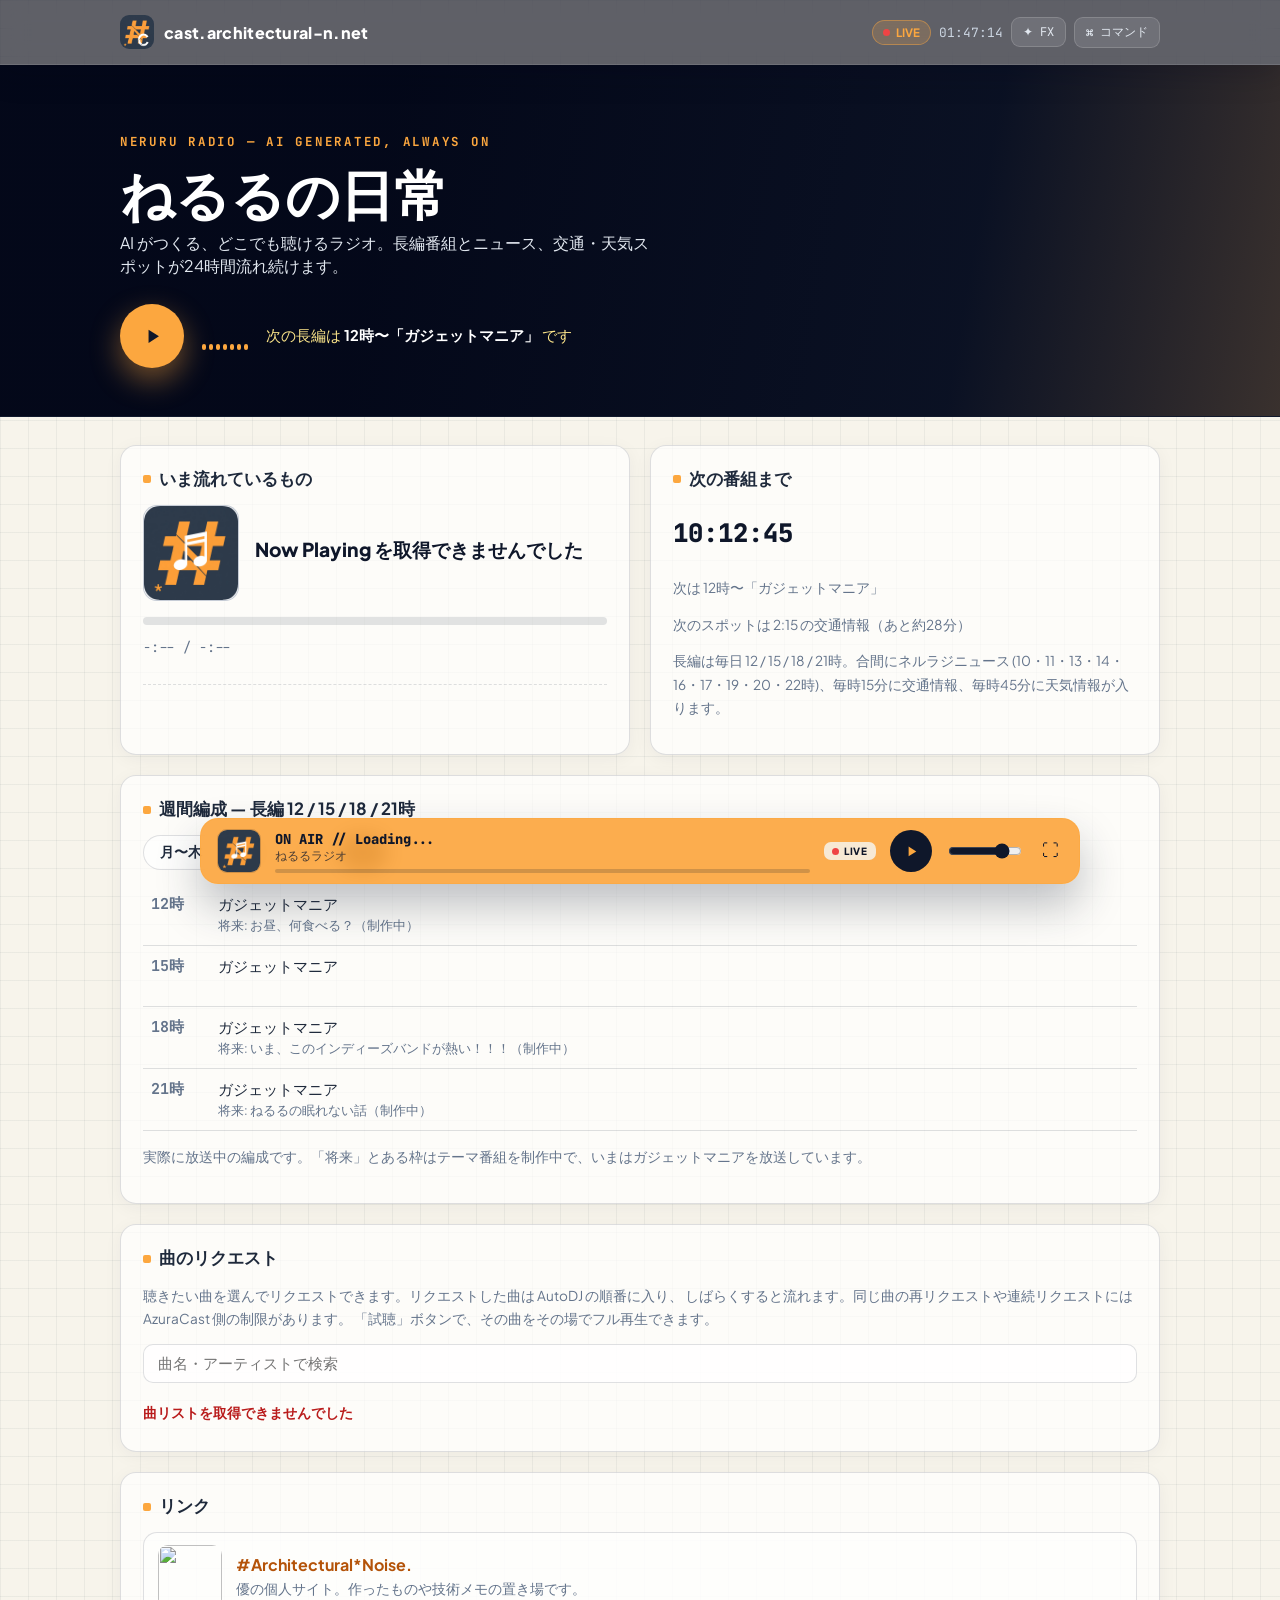
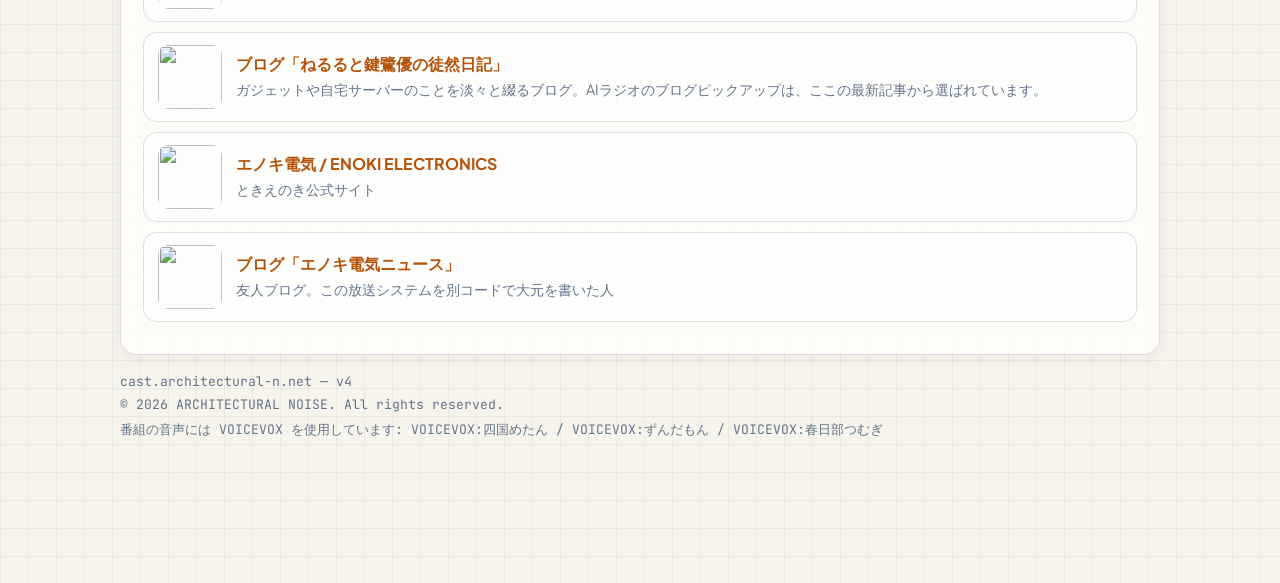
==== html/index.html @ 89acbc82 "注意事項モーダル: リスト内容を修正し、All-Dayモードの制限を明記" ====
<!DOCTYPE html>
<html lang="ja">
<head>
<meta charset="utf-8">
<meta name="viewport" content="width=device-width, initial-scale=1">
<title>ねるるの日常(健全版) — cast.architectural-n.net</title>
<!--
  v4 — 2026-11-20 作成。v3 (全画面プレイヤー入り) を3ファイルに分割し、
  「放送内容」セクション (話題3件 + ブログピックアップ、生成側が出す
  program_<枠>_latest.json を表示) を追加した版。
  分割: index.html / style/style.css / script/script.js (この先の肥大化に備える)。
  デプロイには追加作業がある (Tunnel のパス正規表現へ script.js /
  style/style.css / script/script.js / data/program_<枠>_latest.json を追加、cast の nginx に
  /data/ location と output の読取専用マウント追加)。詳細は deploy/README.md。
  背景色は本家サイトと同色 #f7f4eb (2026-11-20 優が「色は完璧」と確認済み)。
-->
<link rel="icon" href="favicon-cast-c-v4.png">
<link rel="preconnect" href="https://fonts.googleapis.com">
<link rel="preconnect" href="https://fonts.gstatic.com" crossorigin>
<link href="https://fonts.googleapis.com/css2?family=JetBrains+Mono:wght@400;600;700&family=Plus+Jakarta+Sans:wght@400;600;700;800&display=swap" rel="stylesheet">
<link rel="stylesheet" href="style/style.css?v=20261125c">
</head>
<body>
<header>
  <div class="header-in">
    <div class="brandmark">
      <img src="favicon-cast-c-v4.png" alt="">
      <span>cast.architectural-n.net</span>
    </div>
    <div class="header-right">
      <span class="chip chip-live"><span class="dot"></span>LIVE</span>
      <span id="clock" class="mono">--:--:--</span>
      <button class="fx-toggle" id="fx-toggle" aria-pressed="true" title="演出エフェクト ON/OFF">✦ FX</button>
      <button class="fx-toggle" id="cmd-open" title="コマンドを開く (Ctrl+K)">⌘ コマンド</button>
    </div>
  </div>
</header>

<div class="hero" id="hero">
  <div class="hero-in">
    <p class="kicker mono">NERURU RADIO — AI GENERATED, ALWAYS ON</p>
    <h1>ねるるの日常</h1>
    <p class="sub">AI がつくる、どこでも聴けるラジオ。長編番組とニュース、交通・天気スポットが24時間流れ続けます。</p>
    <div class="hero-actions">
      <button class="play-big" id="play-big" aria-label="再生 / 停止"><svg viewBox="0 0 24 24" width="1.05em" height="1.05em" fill="currentColor" aria-hidden="true"><path d="M8 5v14l11-7z"/></svg></button>
      <div class="eq" aria-hidden="true"><span></span><span></span><span></span><span></span><span></span><span></span><span></span></div>
      <p class="hero-program" id="hero-program">現在の時間帯の番組を確認中…</p>
    </div>
  </div>
</div>

<main>
  <section class="reveal">
    <h2>いま流れているもの</h2>
    <p class="mode-badge" id="mode-badge" hidden>ALL DAY モード — 深夜の「健全なものリスト」を終日放送中</p>
    <div class="np-flex">
      <img class="np-art" id="np-art" src="default-album-art-v2.png" alt="アートワーク">
      <div>
        <p class="now" id="now-playing">読み込み中…</p>
        <p class="artist" id="now-artist"></p>
      </div>
    </div>
    <div class="progress"><div id="np-progress"></div></div>
    <p class="meta mono"><span id="np-time">-:-- / -:--</span><span id="now-listeners"></span></p>
    <p class="meta meta-next"><span id="now-next"></span></p>
    <details class="np-lyrics" id="np-lyrics" hidden>
      <summary class="np-lyrics-head">歌詞</summary>
      <div class="np-lyrics-body" id="np-lyrics-body"></div>
    </details>
    <div class="artist-info" id="np-artist-info" hidden></div>
    <ul class="history" id="history"></ul>
  </section>

  <section class="reveal">
    <h2>次の番組まで</h2>
    <p class="countdown mono" id="countdown">--:--:--</p>
    <p class="note" id="next-program">—</p>
    <p class="note" id="next-spot">—</p>
    <p class="note">長編は毎日 12 / 15 / 18 / 21時。合間にネルラジニュース
      (10・11・13・14・16・17・19・20・22時)、毎時15分に交通情報、毎時45分に天気情報が入ります。</p>
  </section>

  <section class="wide reveal" id="content-section" hidden>
    <h2 id="content-heading">いまの番組の内容</h2>
    <p class="content-program" id="content-program"></p>
    <p class="content-label" id="content-topics-label" hidden>お題</p>
    <ul class="topics" id="content-topics"></ul>
    <div id="content-akiba" hidden></div>
    <p class="pickup" id="content-pickup"></p>
    <p class="pickup-excerpt" id="content-excerpt"></p>
    <p class="pickup" id="content-friend"></p>
    <p class="pickup-excerpt" id="content-friend-excerpt"></p>
    <p class="note" id="content-meta"></p>
  </section>

  <section class="wide reveal">
    <h2>週間編成 — 長編 12 / 15 / 18 / 21時</h2>
    <div class="day-tabs" id="day-tabs">
      <button data-pattern="monThu">月〜木</button>
      <button data-pattern="fri">金</button>
      <button data-pattern="sat">土</button>
      <button data-pattern="sun">日</button>
    </div>
    <table>
      <tbody id="schedule-body"></tbody>
    </table>
    <p class="note">実際に放送中の編成です。「将来」とある枠はテーマ番組を制作中で、いまはガジェットマニアを放送しています。</p>
  </section>

  <section class="wide reveal">
    <h2>曲のリクエスト</h2>
    <p class="note">聴きたい曲を選んでリクエストできます。リクエストした曲は AutoDJ の順番に入り、
      しばらくすると流れます。同じ曲の再リクエストや連続リクエストには AzuraCast 側の制限があります。
      「試聴」ボタンで、その曲をその場でフル再生できます。</p>
    <input class="req-search" id="req-search" type="search" placeholder="曲名・アーティストで検索" aria-label="リクエスト曲を検索">
    <div class="req-chips" id="req-chips" role="group" aria-label="アーティストで絞り込み"></div>
    <p class="req-status" id="req-status">読み込み中…</p>
    <ul class="req-list" id="req-list"></ul>
  </section>

  <section class="wide links reveal">
    <h2>リンク</h2>
    <div id="links-list">
    <a href="https://blog.architectural-n.net/">ブログ「ねるると鍵鷺優の徒然日記」</a>
    <a href="https://main.architectural-n.net/">本家サイト</a>
    <a href="https://cast.architectural-n.net/public/nerurus_room_rest">公開プレイヤー（リクエストはこちら）</a>
    </div>
  </section>
</main>

<footer class="mono">
  <div>cast.architectural-n.net — v4</div>
  <div class="copyright">© 2026 ARCHITECTURAL NOISE. All rights reserved.</div>
  <div class="credits">番組の音声には VOICEVOX を使用しています: VOICEVOX:四国めたん / VOICEVOX:ずんだもん / VOICEVOX:春日部つむぎ</div>
</footer>

<!-- 固定プレイヤーバー -->
<div class="playerbar">
  <img id="pb-art" src="default-album-art-v2.png" alt="">
  <div class="pb-info">
    <div class="pb-title mono" id="pb-title">ON AIR // Loading...</div>
    <div class="pb-artist mono" id="pb-artist">ねるるラジオ</div>
    <div class="pb-progress"><div id="pb-progress"></div></div>
  </div>
  <span class="pb-live"><span class="dot"></span>LIVE</span>
  <button class="pb-play" id="pb-play" aria-label="再生 / 停止"><svg viewBox="0 0 24 24" width="1.05em" height="1.05em" fill="currentColor" aria-hidden="true"><path d="M8 5v14l11-7z"/></svg></button>
  <input class="pb-vol" id="pb-vol" type="range" min="0" max="1" step="0.01" value="0.8" aria-label="音量">
  <button class="pb-expand" id="pb-expand" aria-label="全画面プレイヤーを開く" title="全画面プレイヤー">⛶</button>
</div>


<!-- 全画面プレイヤー (同じ <audio> を使うので開閉しても再生は途切れない) -->
<div class="fs-overlay" id="fs-overlay" role="dialog" aria-modal="true" aria-label="全画面プレイヤー">
  <div class="fs-bg" id="fs-bg"></div>
  <button class="fs-close" id="fs-close" aria-label="閉じる">✕</button>
  <div class="fs-in">
   <div class="fs-main">
    <img class="fs-art" id="fs-art" src="default-album-art-v2.png" alt="アートワーク">
    <p class="fs-title" id="fs-title">—</p>
    <p class="fs-artist" id="fs-artist"></p>
    <div class="artist-info fs-artist-info" id="fs-artist-info" hidden></div>
    <div class="eq" aria-hidden="true"><span></span><span></span><span></span><span></span><span></span><span></span><span></span></div>
    <div class="fs-progress"><div id="fs-progress"></div></div>
    <p class="fs-meta mono"><span id="fs-time">-:-- / -:--</span><span id="fs-listeners"></span></p>
    <div class="fs-controls">
      <input class="fs-vol" id="fs-vol" type="range" min="0" max="1" step="0.01" value="0.8" aria-label="音量">
      <button class="fs-play" id="fs-play" aria-label="再生 / 停止"><svg viewBox="0 0 24 24" width="1.05em" height="1.05em" fill="currentColor" aria-hidden="true"><path d="M8 5v14l11-7z"/></svg></button>
      <span class="fs-spacer"></span>
    </div>
    <p class="fs-next" id="fs-next"></p>
   </div>
    <div class="fs-lyrics" id="fs-lyrics" hidden>
      <p class="fs-lyrics-head">歌詞</p>
      <div class="fs-lyrics-body" id="fs-lyrics-body"></div>
    </div>
  </div>
</div>

<!-- コマンドパレット (all-day / normal) -->
<div class="cmd-overlay" id="cmd-overlay" hidden>
  <div class="cmd-box" role="dialog" aria-modal="true" aria-label="コマンド">
    <p class="cmd-title mono">&gt; コマンド</p>
    <input id="cmd-input" type="text" placeholder="コマンドを入力 (例: all-day)" autocomplete="off" spellcheck="false">
    <p class="cmd-hint">対応コマンド: <b>all-day</b> = 深夜の健全なものリストを終日流す / <b>normal</b> = 通常モードに戻す</p>
    <p class="cmd-msg" id="cmd-msg"></p>
  </div>
</div>

<!-- ALL DAY 切替時の注意事項 -->
<div class="cmd-overlay" id="warn-overlay" hidden>
  <div class="cmd-box warn-box" id="warn-box" tabindex="-1" role="alertdialog" aria-modal="true" aria-label="注意事項">
    <p class="warn-title">⚠ 注意事項！！！</p>
    <ul class="warn-list">
      <li>日中に流れている「健全なものリスト」が、深夜も流れ続けます</li>
      <li>All-Dayモード中は通常モードのリクエストはできません</li>
      <li>戻すときは、コマンドで <b>normal</b> と入力してください</li>
    </ul>
    <div class="warn-actions">
      <button id="warn-cancel" type="button">やめる</button>
      <button id="warn-ok" type="button" class="warn-ok">このまま切り替える</button>
    </div>
  </div>
</div>

<audio id="radio-audio" preload="none"
  src="https://cast.architectural-n.net/listen/nerurus_room_rest/radio.mp3"></audio>

<script src="script/script.js?v=20261125c"></script>
</body>
</html>
---- html/style/style.css ----
/* cast.architectural-n.net トップページのスタイル (v4 で index.html から分離)
   元は cast-top-draft-v3.html の <style> ブロック。そのまま移したもの。 */

/* スクロールバー非表示 (スクロール自体は可能) */
html { scrollbar-width: none; }
html::-webkit-scrollbar { display: none; }
  :root {
    color-scheme: light;
    --bg: #f7f4eb;          /* 本家サイトと同色 */
    --brand: #fca73f;       /* 本家ブランド色 */
    --ink: #1e293b;         /* slate-800 */
    --ink-strong: #0f172a;  /* slate-900 */
    --muted: #64748b;       /* slate-500 */
    --line: rgba(30,41,59,.14);
    --card: rgba(255,255,255,.68);
  }
  * { box-sizing: border-box; }
  html, body { overflow-x: hidden; overflow-x: clip; }
  html { scroll-behavior: smooth; }
  body {
    margin: 0; color: var(--ink); background: var(--bg);
    font-family: "Plus Jakarta Sans", system-ui, "Hiragino Kaku Gothic ProN", sans-serif;
    /* 本家サイトの bg-grid-pattern 相当を CSS グラデーションで再現 */
    background-image:
      linear-gradient(rgba(30,41,59,.055) 1px, transparent 1px),
      linear-gradient(90deg, rgba(30,41,59,.055) 1px, transparent 1px);
    background-size: 28px 28px;
    padding-bottom: 112px; /* 固定プレイヤーバーの逃げ */
  }
  ::selection { background: var(--brand); color: #fff; }
  .mono { font-family: "JetBrains Mono", monospace; }

  /* ===== ヘッダー (本家: slate-950/60 + backdrop-blur) ===== */
  header {
    position: sticky; top: 0; z-index: 40; color: #fff;
    background: rgba(2,6,23,.62); backdrop-filter: blur(12px);
    border-bottom: 1px solid rgba(255,255,255,.10);
    box-shadow: 0 10px 30px rgba(2,6,23,.18);
  }
  .header-in { max-width: 1080px; margin: 0 auto; padding: 0 20px; height: 64px;
    display: flex; align-items: center; justify-content: space-between; gap: 12px; }
  .brandmark { display: flex; align-items: center; gap: 10px; font-weight: 800; letter-spacing: .02em;
    min-width: 0; flex: 1 1 auto; }
  .brandmark span { white-space: nowrap; overflow: hidden; text-overflow: ellipsis; }
  .brandmark img { width: 34px; height: 34px; border-radius: 9px; flex-shrink: 0; }
  .header-right { display: flex; align-items: center; gap: 8px; flex-shrink: 0; }
  .chip { display: inline-flex; align-items: center; gap: 6px; padding: 4px 10px; border-radius: 999px;
    font-size: .72rem; font-weight: 700; }
  .chip-live { background: rgba(252,167,63,.18); border: 1px solid rgba(252,167,63,.45); color: var(--brand); }
  .dot { width: 7px; height: 7px; border-radius: 50%; background: #ef4444; animation: ping 1.4s ease-out infinite; }
  @keyframes ping { 0% { box-shadow: 0 0 0 0 rgba(239,68,68,.55); } 80%,100% { box-shadow: 0 0 0 7px rgba(239,68,68,0); } }
  .fx-toggle { cursor: pointer; color: #e2e8f0; background: rgba(255,255,255,.10);
    border: 1px solid rgba(255,255,255,.16); border-radius: 9px; padding: 6px 11px;
    font-family: "JetBrains Mono", monospace; font-size: .75rem; }
  .fx-toggle:hover { background: rgba(255,255,255,.20); color: #fff; }
  .fx-toggle[aria-pressed="false"] { opacity: .55; }
  #clock { color: #cbd5e1; font-size: .8rem; }

  /* ===== ヒーロー ===== */
  .hero {
    position: relative; overflow: hidden; color: #fff; background: #0f172a;
    border-bottom: 1px solid var(--line);
  }
  .hero::before {
    content: ""; position: absolute; inset: 0;
    background: url("/cast-background-1920x1080.jpg") center / cover;
    opacity: .5;
  }
  .hero::after {
    content: ""; position: absolute; inset: 0;
    background: linear-gradient(100deg, rgba(2,6,23,.88) 30%, rgba(2,6,23,.35) 75%, rgba(252,167,63,.18));
  }
  .hero-in { position: relative; z-index: 1; max-width: 1080px; margin: 0 auto;
    padding: 56px 20px 48px; }
  .hero .kicker { color: var(--brand); font-size: .78rem; font-weight: 700; letter-spacing: .22em; }
  .hero h1 { font-size: clamp(2rem, 5.5vw, 3.4rem); margin: 10px 0 8px; line-height: 1.12; }
  .hero .sub { color: #e2e8f0; margin: 0 0 26px; max-width: 34em; }
  .hero-actions { display: flex; align-items: center; gap: 18px; flex-wrap: wrap; }
  .play-big {
    width: 64px; height: 64px; border-radius: 50%; border: none; cursor: pointer;
    background: var(--brand); color: var(--ink-strong); font-size: 1.35rem;
    box-shadow: 0 12px 30px rgba(252,167,63,.45); transition: transform .15s ease, box-shadow .15s ease;
    display: flex; align-items: center; justify-content: center;
  }
  .play-big:hover { transform: scale(1.06); }
  /* イコライザー: 再生中だけ動く */
  .eq { display: flex; align-items: flex-end; gap: 3px; height: 28px; }
  .eq span { width: 4px; border-radius: 2px; background: var(--brand); height: 22%; }
  .playing .eq span { animation: eq-bounce 0.9s ease-in-out infinite; }
  .playing .eq span:nth-child(2) { animation-delay: .12s; } .playing .eq span:nth-child(3) { animation-delay: .24s; }
  .playing .eq span:nth-child(4) { animation-delay: .36s; } .playing .eq span:nth-child(5) { animation-delay: .48s; }
  .playing .eq span:nth-child(6) { animation-delay: .6s; }  .playing .eq span:nth-child(7) { animation-delay: .72s; }
  @keyframes eq-bounce { 0%,100% { height: 18%; } 50% { height: 96%; } }
  .hero-program { color: #fde68a; font-size: .92rem; }
  .hero-program b { color: #fff; }

  /* ===== 本体カード ===== */
  main { max-width: 1080px; margin: 0 auto; padding: 28px 20px 8px;
    display: grid; grid-template-columns: minmax(0, 1fr) minmax(0, 1fr); gap: 20px; }
  @media (max-width: 820px) { main { grid-template-columns: minmax(0, 1fr); } }
  section {
    min-width: 0;
    background: var(--card); border: 1px solid var(--line); border-radius: 16px;
    padding: 22px; box-shadow: 0 4px 18px rgba(30,41,59,.05);
    transition: transform .18s ease, box-shadow .18s ease;
  }
  section:hover { transform: translateY(-2px); box-shadow: 0 14px 30px rgba(30,41,59,.10); }
  section.wide { grid-column: 1 / -1; }
  h2 { font-size: 1.05rem; margin: 0 0 14px; display: flex; align-items: center; gap: 8px; }
  h2::before { content: ""; width: 8px; height: 8px; border-radius: 2px; background: var(--brand); }
  .reveal { opacity: 0; transform: translateY(14px); transition: opacity .5s ease, transform .5s ease; }
  .reveal.on { opacity: 1; transform: none; }

  /* Now Playing */
  .np-flex { display: flex; gap: 16px; align-items: center; }
  .np-flex > div { min-width: 0; }
  .now, .artist { overflow-wrap: anywhere; }
  .np-art { width: 96px; height: 96px; border-radius: 14px; object-fit: cover;
    border: 1px solid var(--line); background: #e2e8f0; flex-shrink: 0; }
  .now { font-size: 1.2rem; font-weight: 800; color: var(--ink-strong); margin: 0; }
  .artist { color: var(--muted); margin: 4px 0 0; }
  .progress { height: 8px; border-radius: 99px; background: rgba(30,41,59,.12); margin: 16px 0 6px; overflow: hidden; }
  .progress > div { height: 100%; width: 0%; border-radius: 99px;
    background: linear-gradient(90deg, var(--brand), #f59e0b); transition: width 1s linear; }
  .meta { color: var(--muted); font-size: .85rem; display: flex; justify-content: space-between; gap: 8px; flex-wrap: wrap; }
  .history { list-style: none; margin: 14px 0 0; padding: 12px 0 0; border-top: 1px dashed var(--line); }
  .history li { display: flex; justify-content: space-between; gap: 10px; padding: 5px 0; font-size: .9rem; }
  .history .t { color: var(--muted); font-size: .78rem; white-space: nowrap; }

  /* 番組表 */
  .day-tabs { display: flex; gap: 8px; margin-bottom: 14px; flex-wrap: wrap; }
  .day-tabs button {
    cursor: pointer; border: 1px solid var(--line); background: rgba(255,255,255,.6);
    color: var(--ink); border-radius: 999px; padding: 7px 16px; font-weight: 700; font-size: .88rem;
  }
  .day-tabs button.active { background: var(--ink-strong); color: var(--brand); border-color: var(--ink-strong); }
  table { width: 100%; border-collapse: collapse; font-size: .94rem; table-layout: fixed; }
  th, td { border-bottom: 1px solid var(--line); padding: 10px 8px; text-align: left; vertical-align: top; }
  th { color: var(--muted); white-space: nowrap; width: 4.2rem; }
  tr.onair td { background: rgba(252,167,63,.16); font-weight: 700; }
  .onair-tag { display: inline-block; margin-left: 8px; padding: 1px 8px; border-radius: 99px;
    background: #ef4444; color: #fff; font-size: .68rem; font-weight: 800; letter-spacing: .08em; vertical-align: middle; }
  .planned { display: block; margin-top: 2px; min-height: 1.3em; color: var(--muted); font-size: .8rem; font-weight: 400; }
  .note { font-size: .85rem; color: var(--muted); line-height: 1.7; }
  .countdown { font-size: 1.6rem; font-weight: 800; color: var(--ink-strong); }
  .links a { color: #b45309; margin-right: 18px; font-weight: 600; }
  .links a.link-card { display: flex; align-items: center; gap: 14px; margin: 0 0 10px;
    padding: 12px 14px; border: 1px solid var(--line); border-radius: 14px;
    background: rgba(255,255,255,.55); text-decoration: none; }
  .link-thumb { width: 64px; height: 64px; object-fit: cover; border-radius: 10px; flex: none; }
  .link-body { display: block; min-width: 0; }
  .link-title, .link-desc { overflow-wrap: anywhere; }
  .link-title { display: block; font-weight: 700; }
  .link-desc { display: block; margin-top: 2px; color: var(--muted); font-size: .88rem; font-weight: 400; line-height: 1.6; }
  footer { max-width: 1080px; margin: 0 auto; padding: 10px 20px 30px; color: var(--muted); font-size: .82rem; }
  .play-big { display: flex; align-items: center; justify-content: center; }
  .play-big svg, .pb-play svg, .fs-play svg { display: block; }
  footer .copyright { margin-top: 6px; }
  footer .credits { margin-top: 6px; line-height: 1.7; }

  /* ===== 固定プレイヤーバー (本家のオレンジ・バーを超える版) ===== */
  .playerbar {
    position: fixed; left: 50%; transform: translateX(-50%); bottom: 16px; z-index: 50;
    width: calc(100% - 2rem); max-width: 880px;
    background: rgba(252,167,63,.92); backdrop-filter: blur(10px);
    border: 1px solid rgba(252,167,63,.5); color: var(--ink-strong);
    border-radius: 18px; box-shadow: 0 22px 44px rgba(30,41,59,.28);
    padding: 10px 16px; display: flex; align-items: center; gap: 14px;
  }
  .playerbar img { width: 44px; height: 44px; border-radius: 10px; object-fit: cover; border: 1px solid rgba(15,23,42,.2); }
  .pb-info { min-width: 0; flex: 1; }
  .pb-title { font-weight: 800; font-size: .86rem; white-space: nowrap; overflow: hidden; text-overflow: ellipsis; }
  .pb-artist { font-size: .72rem; color: rgba(15,23,42,.75); white-space: nowrap; overflow: hidden; text-overflow: ellipsis; }
  .pb-progress { height: 4px; border-radius: 99px; background: rgba(15,23,42,.18); margin-top: 5px; overflow: hidden; }
  .pb-progress > div { height: 100%; width: 0%; background: var(--ink-strong); transition: width 1s linear; }
  .pb-play { width: 42px; height: 42px; border-radius: 50%; border: none; cursor: pointer; flex-shrink: 0;
    background: var(--ink-strong); color: var(--brand); font-size: 1rem;
    display: flex; align-items: center; justify-content: center; }
  .pb-live { display: flex; align-items: center; gap: 5px; background: rgba(247,244,235,.85);
    padding: 3px 8px; border-radius: 7px; font-size: .62rem; font-weight: 800; letter-spacing: .08em; }
  .pb-vol { width: 74px; accent-color: var(--ink-strong); }
  @media (max-width: 640px) { .pb-vol, .pb-live { display: none; } }

  /* ===== 全画面プレイヤー ===== */
  .playerbar { cursor: pointer; }
  .pb-expand { border: none; background: transparent; cursor: pointer; font-size: 1.05rem;
    color: var(--ink-strong); padding: 4px; flex-shrink: 0; line-height: 1; }
  .np-art { cursor: pointer; }
  .fs-overlay { position: fixed; inset: 0; z-index: 80; color: #fff; display: flex;
    align-items: center; justify-content: center; overflow: hidden;
    opacity: 0; pointer-events: none; transition: opacity .3s ease; }
  .fs-overlay.open { opacity: 1; pointer-events: auto; }
  .fs-bg { position: absolute; inset: -40px; background-size: cover; background-position: center;
    filter: blur(36px) brightness(.45); transform: scale(1.1); background-color: #0f172a; }
  .fs-in { position: relative; z-index: 1; text-align: center; padding: 24px; max-width: 520px; width: 100%;
    max-height: 100dvh; overflow-y: auto; overscroll-behavior: contain; }
  .fs-art { width: min(58vw, 300px); height: min(58vw, 300px); border-radius: 20px; object-fit: cover;
    box-shadow: 0 30px 60px rgba(0,0,0,.5); }
  .fs-title { font-size: 1.5rem; font-weight: 800; margin: 22px 0 4px; }
  .fs-artist { color: #cbd5e1; margin: 0 0 14px; }
  .fs-overlay .eq { justify-content: center; margin: 4px auto 4px; }
  .fs-progress { height: 8px; border-radius: 99px; background: rgba(255,255,255,.22); overflow: hidden; margin: 18px 0 6px; }
  .fs-progress > div { height: 100%; width: 0%; background: var(--brand); transition: width 1s linear; }
  .fs-meta { display: flex; justify-content: space-between; color: #cbd5e1; font-size: .82rem; margin: 0; }
  .fs-controls { display: flex; align-items: center; justify-content: center; gap: 22px; margin-top: 20px; }
  .fs-play { width: 72px; height: 72px; border-radius: 50%; border: none; cursor: pointer; flex-shrink: 0;
    background: var(--brand); color: var(--ink-strong); font-size: 1.5rem;
    display: flex; align-items: center; justify-content: center; box-shadow: 0 14px 34px rgba(252,167,63,.4); }
  .fs-vol { width: 110px; accent-color: var(--brand); }
  .fs-spacer { width: 110px; }
  @media (max-width: 640px) { .fs-vol, .fs-spacer { display: none; } }
  .fs-next { color: #e2e8f0; font-size: .9rem; margin-top: 18px; }
  .fs-lyrics { margin-top: 20px; text-align: left; background: rgba(255,255,255,.08);
    border: 1px solid rgba(255,255,255,.16); border-radius: 14px; padding: 14px 16px; }
  .fs-lyrics-head { margin: 0 0 8px; font-size: .78rem; font-weight: 700;
    letter-spacing: .18em; color: #cbd5e1; }
  .fs-lyrics-body { white-space: pre-wrap; word-break: break-word;
    line-height: 1.9; font-size: .92rem; color: #f1f5f9; }
  .np-lyrics { margin-top: 14px; text-align: left; background: var(--card);
    border: 1px solid var(--line); border-radius: 14px; padding: 14px 16px; }
  .np-lyrics-head { margin: 0; font-size: .78rem; font-weight: 700;
    letter-spacing: .18em; color: var(--muted); cursor: pointer;
    display: flex; justify-content: space-between; align-items: center;
    list-style: none; }
  .np-lyrics-head::-webkit-details-marker { display: none; }
  .np-lyrics-head::after { content: "▸"; font-size: .95rem; letter-spacing: 0; }
  .np-lyrics[open] .np-lyrics-head::after { content: "▾"; }
  .np-lyrics-body { white-space: pre-wrap; word-break: break-word; margin-top: 10px;
    line-height: 1.9; font-size: .92rem; color: var(--ink); }
  /* アーティスト情報カード (artists.json と一致した時だけ表示) */
  .artist-info { margin-top: 14px; text-align: left; }
  .artist-card { display: flex; align-items: center; gap: 14px;
    padding: 12px 14px; border: 1px solid var(--line); border-radius: 14px;
    background: rgba(255,255,255,.55); }
  .artist-links { display: flex; gap: 8px; margin-top: 8px; flex-wrap: wrap; }
  .artist-link { display: inline-block; padding: 5px 12px; border-radius: 999px;
    border: 1px solid var(--line); background: var(--card);
    color: #b45309; font-size: .8rem; font-weight: 700; text-decoration: none; }
  .fs-artist-info { margin-top: 10px; }
  .fs-artist-info .artist-card { background: rgba(255,255,255,.10);
    border-color: rgba(255,255,255,.16); }
  .fs-artist-info .link-title { color: #f1f5f9; }
  .fs-artist-info .link-desc { color: #cbd5e1; }
  .fs-artist-info .artist-link { background: rgba(255,255,255,.12);
    border-color: rgba(255,255,255,.25); color: #f1f5f9; }
  /* PC では全画面プレイヤーを横並びに (左: プレイヤー / 右: 歌詞) */
  @media (min-width: 960px) {
    .fs-in { display: flex; align-items: flex-start; justify-content: center;
      gap: 40px; max-width: 1120px; }
    .fs-main { flex: 0 0 400px; min-width: 0; }
    .fs-lyrics { flex: 1 1 auto; min-width: 0; margin-top: 0;
      max-height: calc(100dvh - 48px); overflow-y: auto; }
  }
  .fs-close { position: absolute; top: 18px; right: 20px; z-index: 2; width: 44px; height: 44px;
    border-radius: 50%; border: 1px solid rgba(255,255,255,.3); background: rgba(255,255,255,.12);
    color: #fff; font-size: 1.1rem; cursor: pointer; }
  body.fs-lock { position: fixed; left: 0; right: 0; width: 100%; overflow: hidden; }
  .meta-next { margin-top: 6px; }

  /* ===== 曲のリクエスト ===== */
  .req-search { width: 100%; padding: 10px 14px; border: 1px solid var(--line); border-radius: 10px;
    font-size: .95rem; background: rgba(255,255,255,.75); color: var(--ink); margin-bottom: 6px; }
  .req-search:focus { outline: 2px solid var(--brand); outline-offset: 1px; }
  .req-chips { display: flex; flex-wrap: wrap; gap: 8px; margin: 8px 0 2px; }
  .req-chip { cursor: pointer; border: 1px solid var(--line); border-radius: 999px;
    padding: 6px 12px; background: rgba(255,255,255,.75); color: var(--ink);
    font-size: .82rem; font-weight: 600; }
  .req-chip.on { background: var(--brand); border-color: var(--brand);
    color: var(--ink-strong); font-weight: 800; }
  .req-status { font-size: .88rem; color: var(--muted); min-height: 1.4em; margin: 6px 0; }
  .req-status.ok { color: #15803d; font-weight: 700; }
  .req-status.err { color: #b91c1c; font-weight: 700; }
  .req-list { list-style: none; margin: 6px 0 0; padding: 0; max-height: 420px; overflow-y: auto; }
  .req-item { display: flex; align-items: center; gap: 12px; padding: 8px 6px; border-bottom: 1px dashed var(--line); }
  .req-item img { width: 44px; height: 44px; border-radius: 9px; object-fit: cover;
    border: 1px solid var(--line); background: #e2e8f0; flex-shrink: 0; }
  .req-info { min-width: 0; flex: 1; }
  .req-title { font-weight: 700; white-space: nowrap; overflow: hidden; text-overflow: ellipsis; }
  .req-artist { color: var(--muted); font-size: .83rem; white-space: nowrap; overflow: hidden; text-overflow: ellipsis; }
  .req-pv-btn { flex-shrink: 0; cursor: pointer; border: 1px solid var(--brand); border-radius: 999px;
    padding: 6px 12px; background: transparent; color: var(--ink); font-weight: 700; font-size: .82rem; }
  .req-pv-btn.on { background: var(--ink-strong); border-color: var(--ink-strong); color: #fff; }
  .req-btn { flex-shrink: 0; cursor: pointer; border: none; border-radius: 999px; padding: 7px 14px;
    background: var(--brand); color: var(--ink-strong); font-weight: 800; font-size: .82rem; }
  .req-btn:hover:not(:disabled) { filter: brightness(1.05); }
  .req-btn:disabled { opacity: .45; cursor: default; }
  .req-btn.done { background: #16a34a; color: #fff; opacity: 1; }

  /* ===== 放送内容 (サイドカー JSON の表示、v4 で追加) ===== */
  .content-program { font-weight: 800; color: var(--ink-strong); margin: 0 0 10px; font-size: 1.02rem; }
  .content-label { margin: 0 0 4px; font-weight: 700; font-size: .9rem; }
  .topics { margin: 0 0 12px; padding-left: 1.3em; line-height: 1.85; }
  .pickup { margin: 0 0 8px; }
  .pickup a { color: #b45309; font-weight: 600; }
  .pickup-excerpt { color: var(--muted); font-size: .92rem; line-height: 1.75; margin: 0 0 10px; }

  /* ===== コマンド / モード切替 ===== */
  .mode-badge { display: inline-block; margin: 0 0 10px; padding: 5px 12px; border-radius: 999px;
    background: #0f172a; color: var(--brand); font-weight: 800; font-size: .8rem; }
  .mode-badge[hidden] { display: none; }
  .cmd-overlay { position: fixed; inset: 0; z-index: 120; background: rgba(15,23,42,.55);
    display: flex; align-items: flex-start; justify-content: center; padding: 12vh 16px 16px;
    box-sizing: border-box; }
  .cmd-overlay[hidden] { display: none; }
  .cmd-box { background: #fffdf6; color: var(--ink-strong); border-radius: 16px; padding: 20px;
    width: min(520px, 100%); box-shadow: 0 30px 60px rgba(0,0,0,.35); box-sizing: border-box; }
  .cmd-title { margin: 0 0 10px; font-weight: 700; }
  #cmd-input { width: 100%; box-sizing: border-box; padding: 12px 14px; font-size: 1rem;
    font-family: "JetBrains Mono", monospace; border: 2px solid var(--line); border-radius: 10px;
    background: #fff; color: var(--ink-strong); }
  #cmd-input:focus { outline: none; border-color: var(--brand); }
  .cmd-hint { color: #64748b; font-size: .82rem; margin: 10px 0 0; line-height: 1.6; }
  .cmd-msg { color: #dc2626; font-weight: 700; font-size: .88rem; margin: 8px 0 0; min-height: 1.2em; }
  .warn-title { margin: 0 0 10px; font-size: 1.4rem; font-weight: 800; color: #dc2626; }
  .warn-list { margin: 0 0 18px; padding-left: 1.2em; line-height: 1.8; }
  .warn-actions { display: flex; gap: 12px; justify-content: flex-end; }
  .warn-actions button { cursor: pointer; border-radius: 10px; padding: 10px 18px; font-weight: 700;
    border: 1px solid var(--line); background: #fff; color: var(--ink-strong); font-size: .95rem; }
  .warn-actions .warn-ok { background: #dc2626; border-color: #dc2626; color: #fff; }
  .warn-actions .warn-ok:disabled { opacity: .45; cursor: wait; }
  .warn-box:focus { outline: none; }
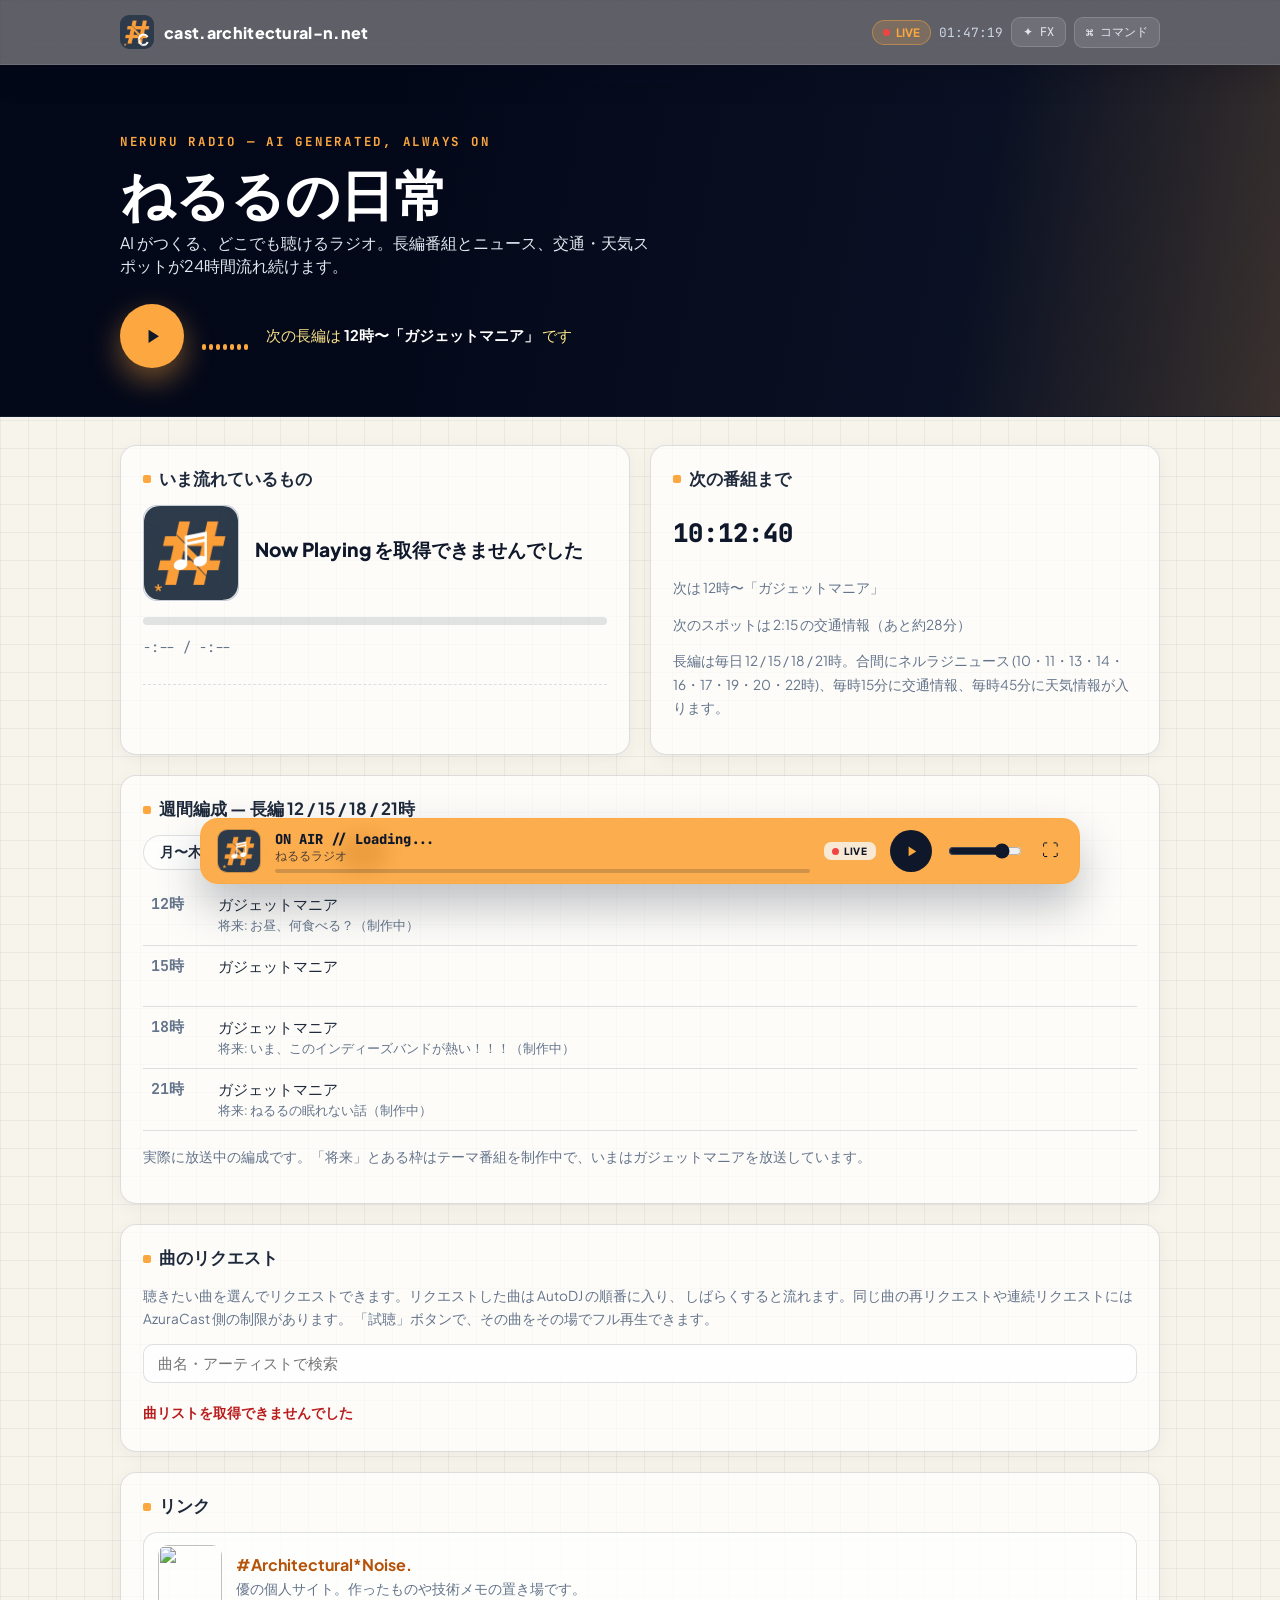
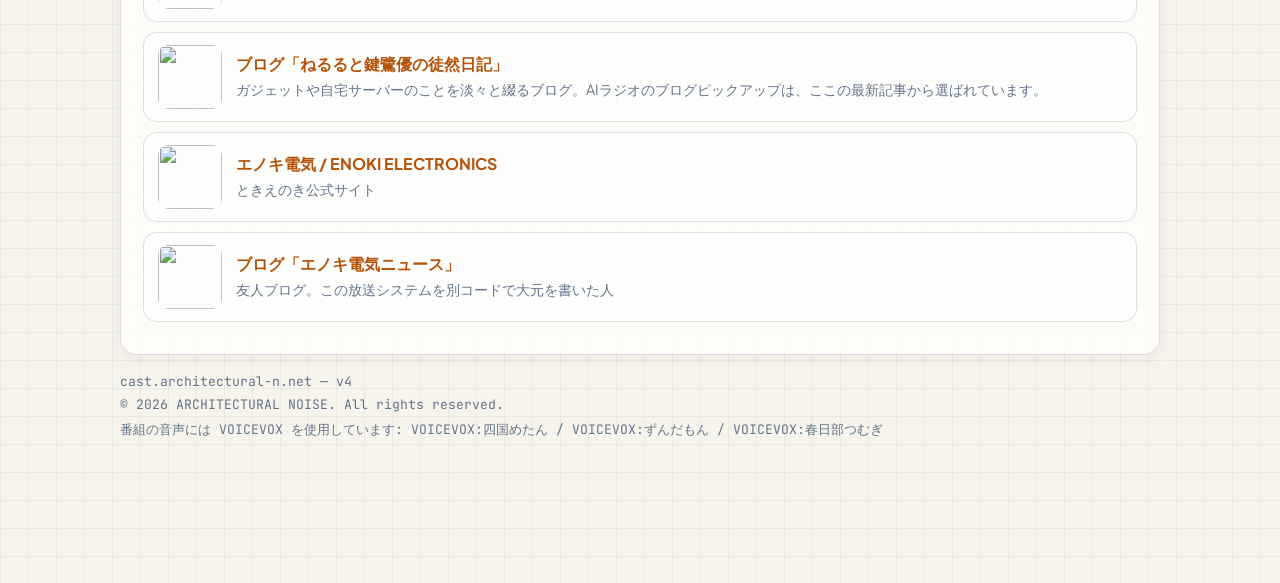
==== commit 140e0fa1: "修正: ALL DAYモードの説明文を「日中の健全なものリスト」に更新" ====
--- a/html/index.html
+++ b/html/index.html
@@ -52,7 +52,7 @@
 <main>
   <section class="reveal">
     <h2>いま流れているもの</h2>
-    <p class="mode-badge" id="mode-badge" hidden>ALL DAY モード — 深夜の「健全なものリスト」を終日放送中</p>
+    <p class="mode-badge" id="mode-badge" hidden>ALL DAY モード — 日中の「健全なものリスト」を終日放送中</p>
     <div class="np-flex">
       <img class="np-art" id="np-art" src="default-album-art-v2.png" alt="アートワーク">
       <div>
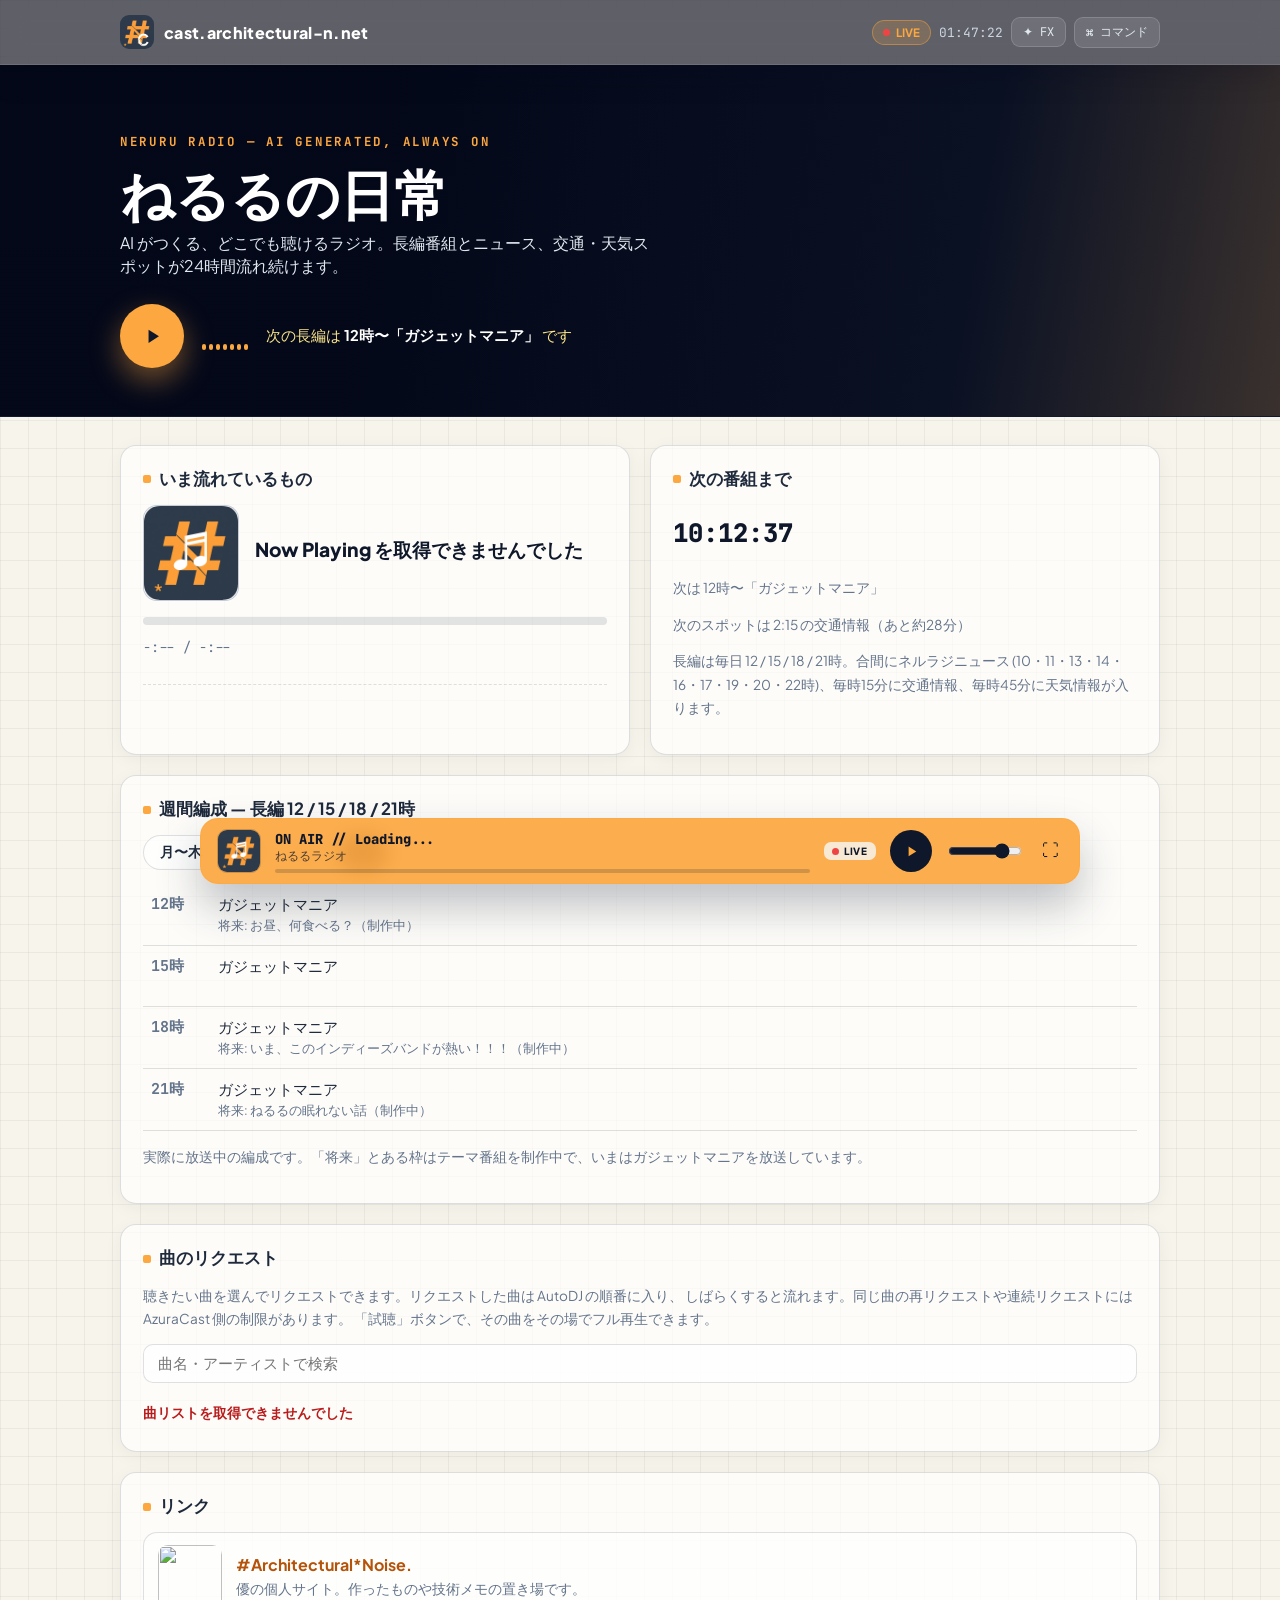
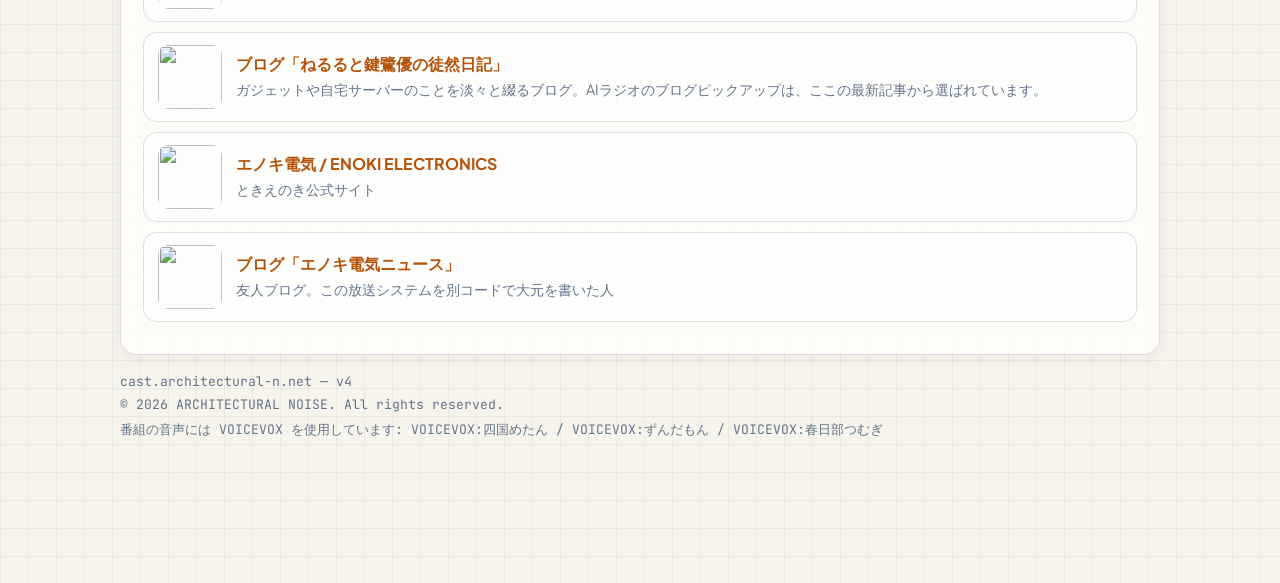
==== commit 9a3d20f6: "修正: All-Dayモード中のリクエスト制限に関する文言を明確化" ====
--- a/html/index.html
+++ b/html/index.html
@@ -192,7 +192,7 @@
     <p class="warn-title">⚠ 注意事項！！！</p>
     <ul class="warn-list">
       <li>日中に流れている「健全なものリスト」が、深夜も流れ続けます</li>
-      <li>All-Dayモード中は通常モードのリクエストはできません</li>
+      <li>All-Dayモード中は通常モードへのリクエストはできません</li>
       <li>戻すときは、コマンドで <b>normal</b> と入力してください</li>
     </ul>
     <div class="warn-actions">
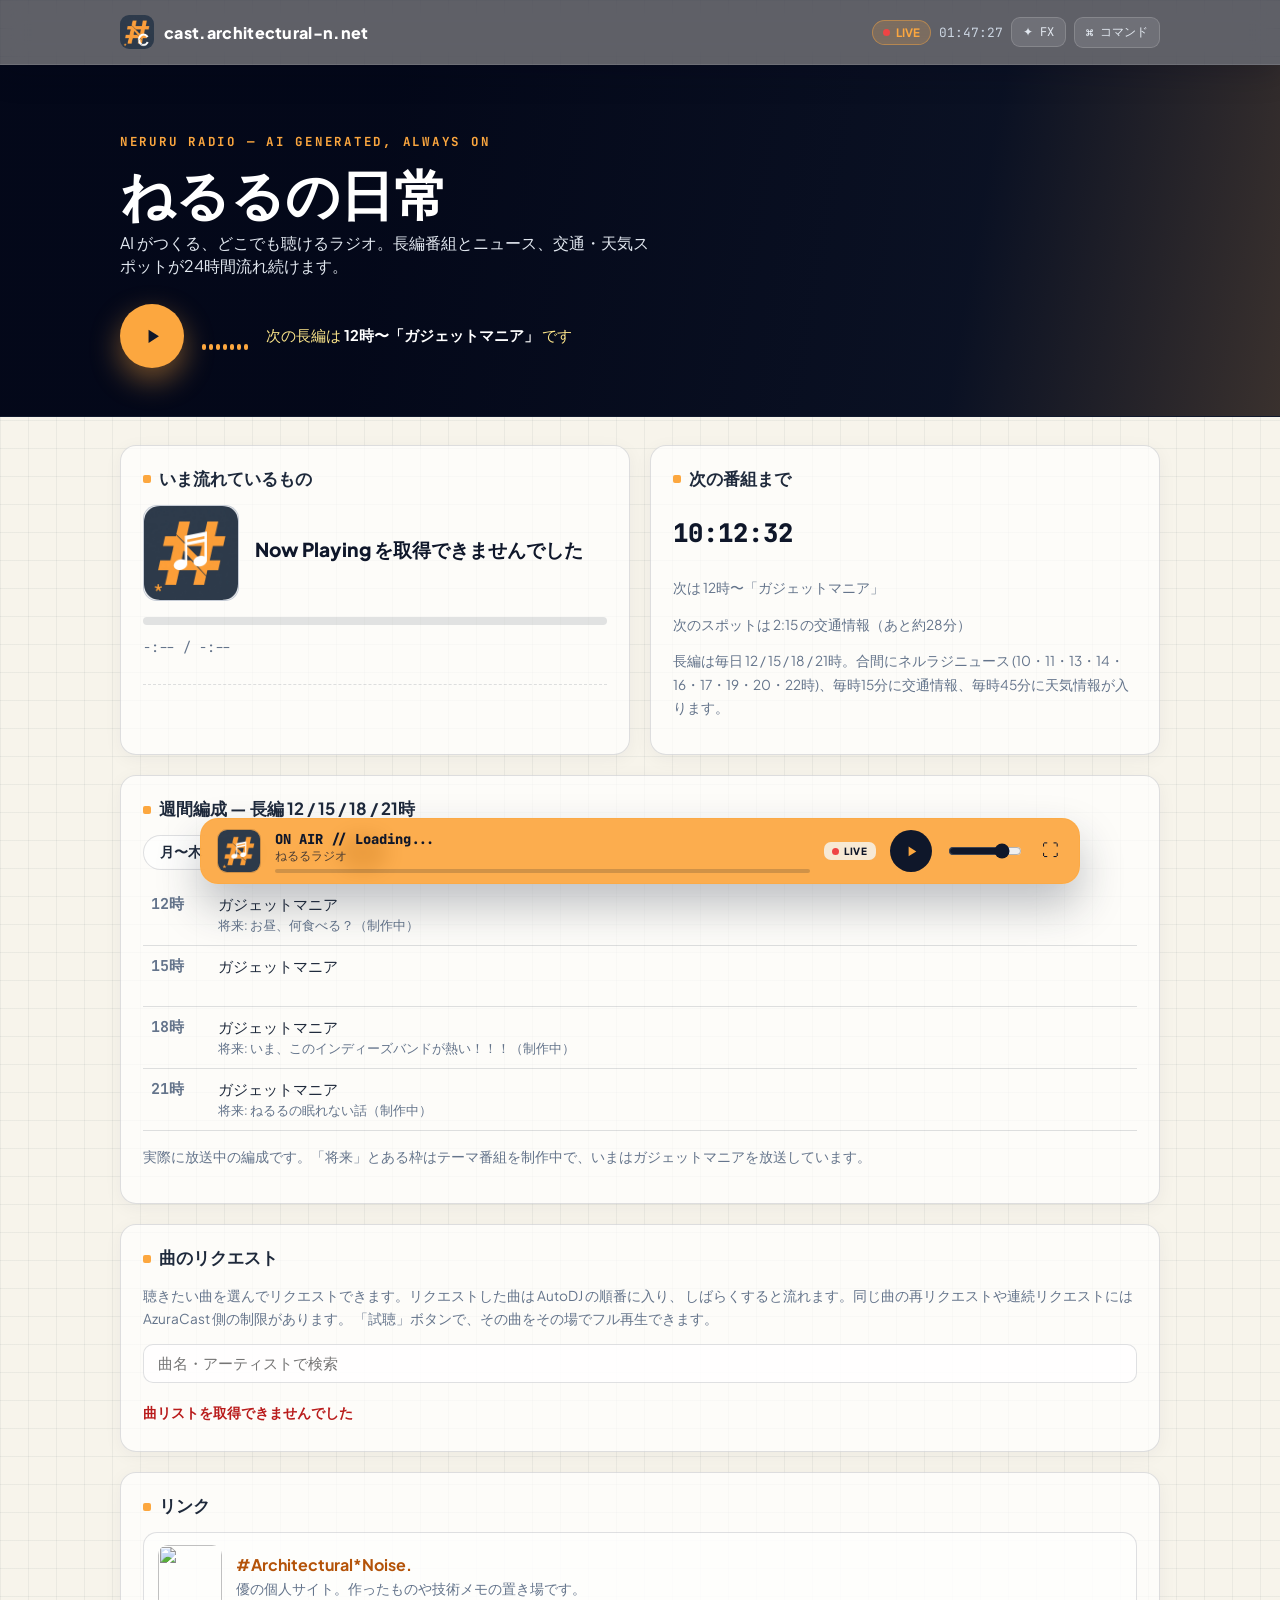
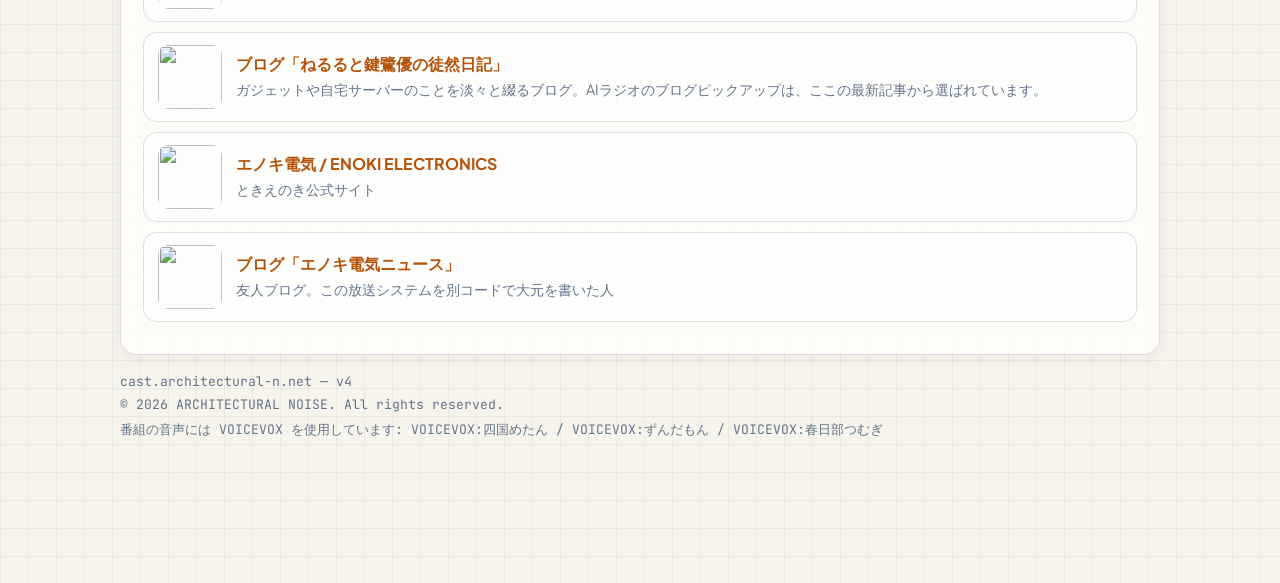
==== commit a12e64c0: "リクエスト一覧: はみ出した曲名とアーティスト名を全行一斉にスライド (A案)" ====
--- a/html/index.html
+++ b/html/index.html
@@ -18,7 +18,7 @@
 <link rel="preconnect" href="https://fonts.googleapis.com">
 <link rel="preconnect" href="https://fonts.gstatic.com" crossorigin>
 <link href="https://fonts.googleapis.com/css2?family=JetBrains+Mono:wght@400;600;700&family=Plus+Jakarta+Sans:wght@400;600;700;800&display=swap" rel="stylesheet">
-<link rel="stylesheet" href="style/style.css?v=20261125c">
+<link rel="stylesheet" href="style/style.css?v=20261127a">
 </head>
 <body>
 <header>
@@ -205,6 +205,6 @@
 <audio id="radio-audio" preload="none"
   src="https://cast.architectural-n.net/listen/nerurus_room_rest/radio.mp3"></audio>
 
-<script src="script/script.js?v=20261125c"></script>
+<script src="script/script.js?v=20261127a"></script>
 </body>
 </html>
--- a/html/style/style.css
+++ b/html/style/style.css
@@ -319,3 +319,12 @@
   .warn-actions .warn-ok { background: #dc2626; border-color: #dc2626; color: #fff; }
   .warn-actions .warn-ok:disabled { opacity: .45; cursor: wait; }
   .warn-box:focus { outline: none; }
+  .req-slide { display: inline-block; white-space: nowrap; }
+  .req-slide.mq-on { will-change: transform; animation: req-mq 4.4s ease-in-out infinite alternate; }
+  @keyframes req-mq {
+    0%, 22% { transform: translateX(0); }
+    78%, 100% { transform: translateX(calc(-1 * var(--mq-d, 0px))); }
+  }
+  @media (prefers-reduced-motion: reduce) {
+    .req-slide.mq-on { animation: none; }
+  }
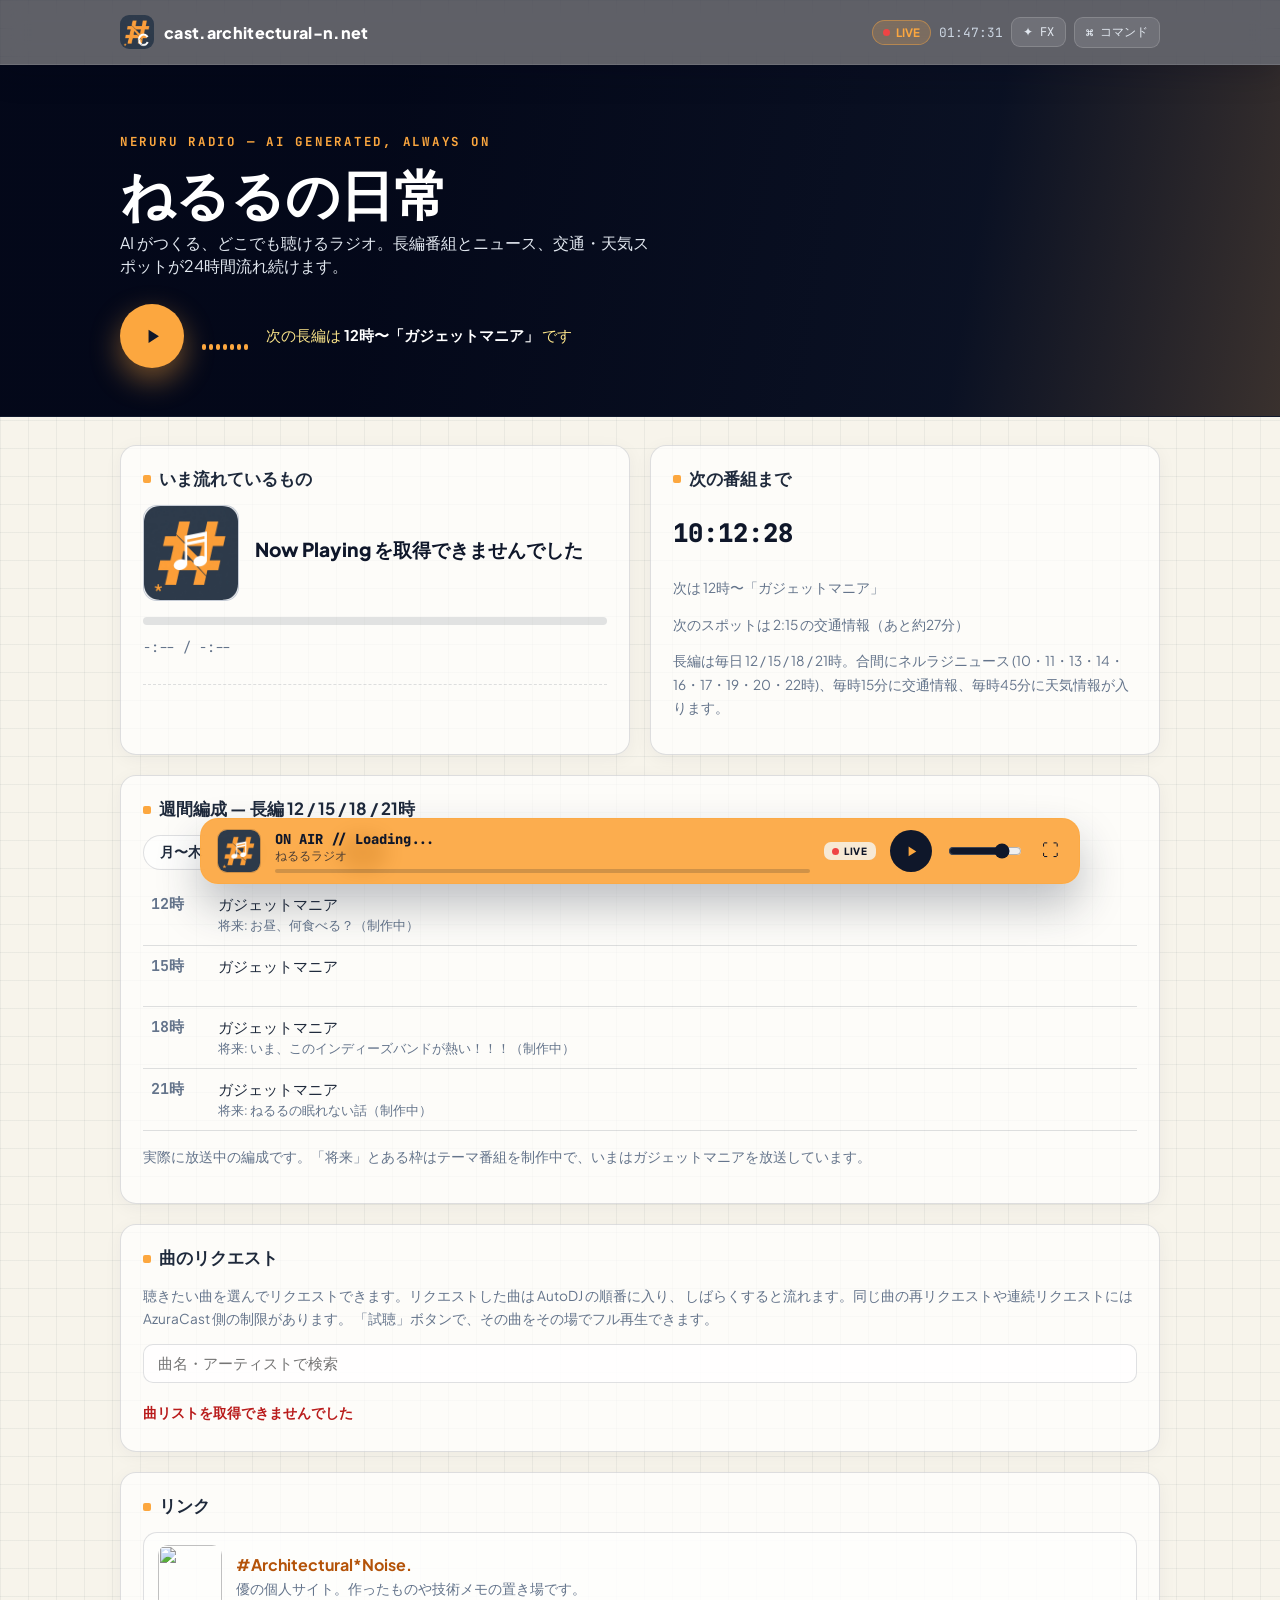
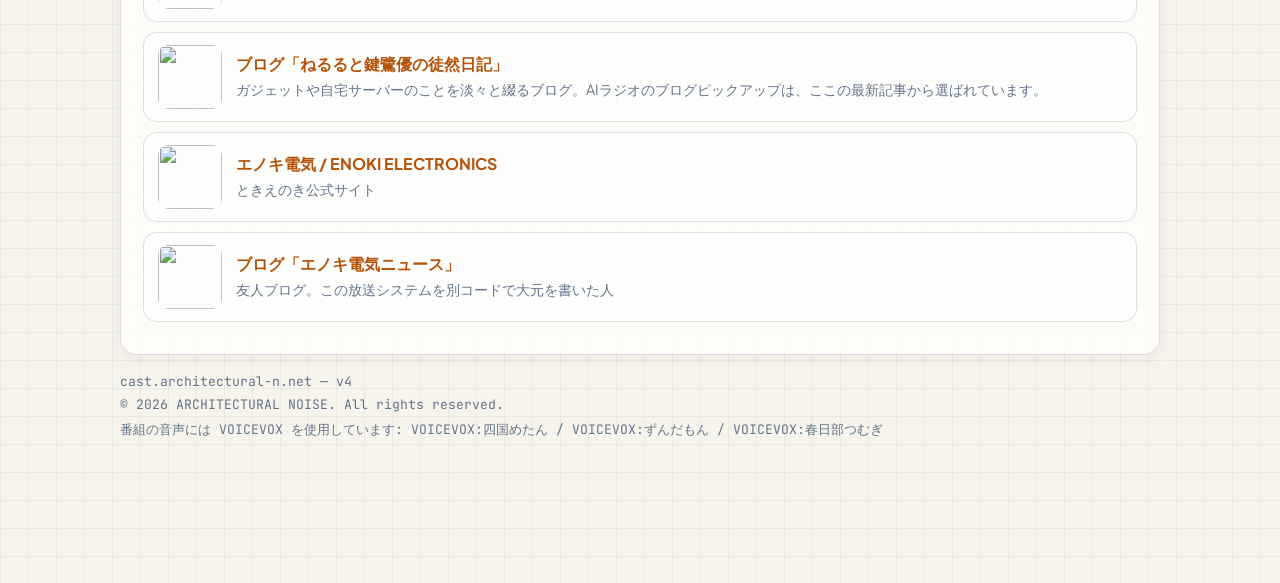
==== commit bbaab850: "歌詞の同期表示を追加 (文字数比例の近似同期で現在行をハイライト)" ====
--- a/html/index.html
+++ b/html/index.html
@@ -18,7 +18,7 @@
 <link rel="preconnect" href="https://fonts.googleapis.com">
 <link rel="preconnect" href="https://fonts.gstatic.com" crossorigin>
 <link href="https://fonts.googleapis.com/css2?family=JetBrains+Mono:wght@400;600;700&family=Plus+Jakarta+Sans:wght@400;600;700;800&display=swap" rel="stylesheet">
-<link rel="stylesheet" href="style/style.css?v=20261127a">
+<link rel="stylesheet" href="style/style.css?v=20261127b">
 </head>
 <body>
 <header>
@@ -205,6 +205,6 @@
 <audio id="radio-audio" preload="none"
   src="https://cast.architectural-n.net/listen/nerurus_room_rest/radio.mp3"></audio>
 
-<script src="script/script.js?v=20261127a"></script>
+<script src="script/script.js?v=20261127b"></script>
 </body>
 </html>
--- a/html/style/style.css
+++ b/html/style/style.css
@@ -328,3 +328,7 @@
   @media (prefers-reduced-motion: reduce) {
     .req-slide.mq-on { animation: none; }
   }
+  .lyr-line { white-space: pre-wrap; word-break: break-word; opacity: .62; transition: opacity .3s, color .3s; }
+  .lyr-line.on { opacity: 1; font-weight: 700; color: #d97c06; }
+  .fs-lyrics-body .lyr-line.on { color: #fbbf24; }
+  .lyr-blank { height: .9em; }
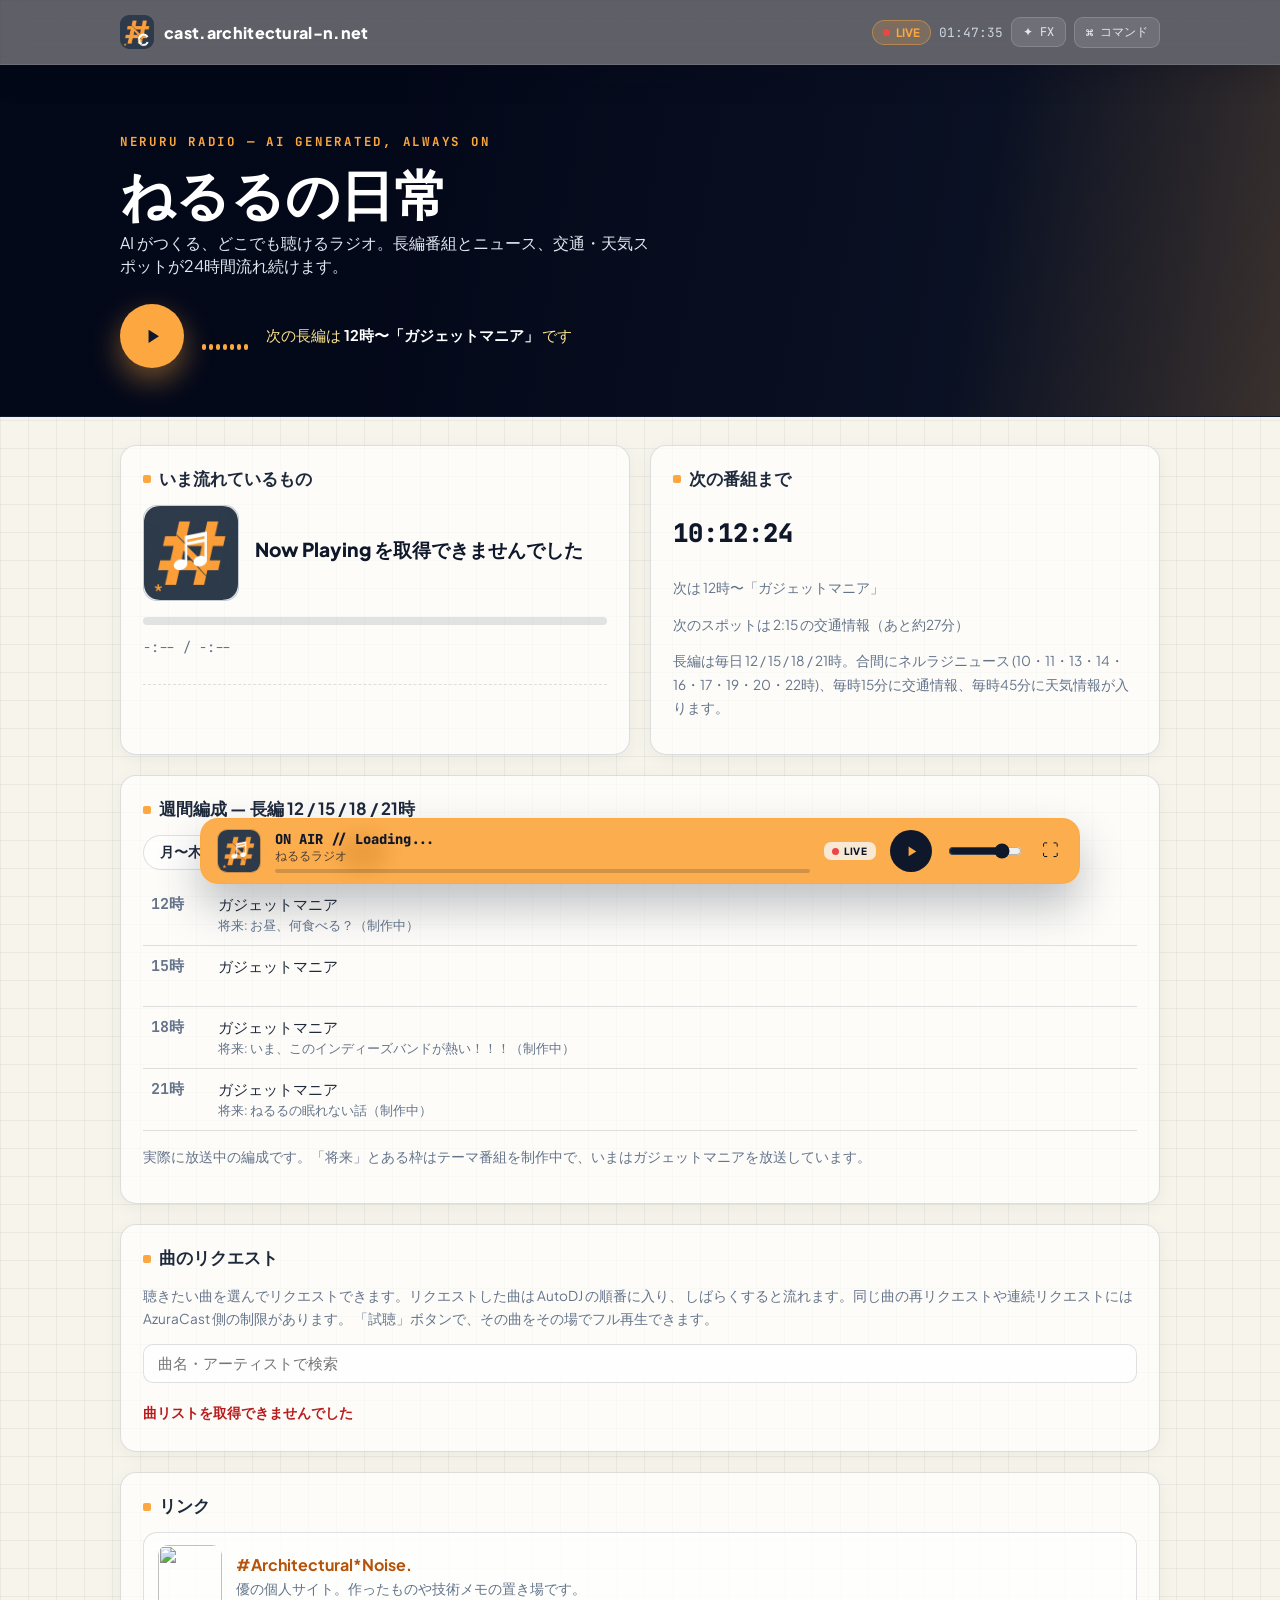
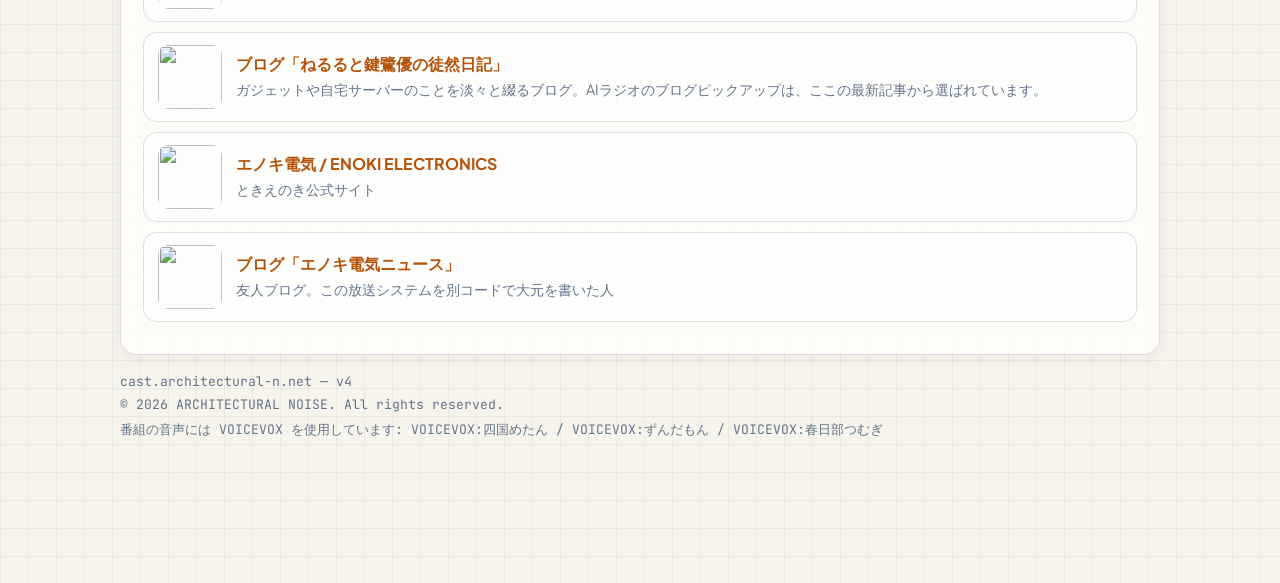
==== commit 85529fee: "歌詞同期の精度改善: セクション行を除外し歌唱区間に配分" ====
--- a/html/index.html
+++ b/html/index.html
@@ -18,7 +18,7 @@
 <link rel="preconnect" href="https://fonts.googleapis.com">
 <link rel="preconnect" href="https://fonts.gstatic.com" crossorigin>
 <link href="https://fonts.googleapis.com/css2?family=JetBrains+Mono:wght@400;600;700&family=Plus+Jakarta+Sans:wght@400;600;700;800&display=swap" rel="stylesheet">
-<link rel="stylesheet" href="style/style.css?v=20261127b">
+<link rel="stylesheet" href="style/style.css?v=20261127c">
 </head>
 <body>
 <header>
@@ -205,6 +205,6 @@
 <audio id="radio-audio" preload="none"
   src="https://cast.architectural-n.net/listen/nerurus_room_rest/radio.mp3"></audio>
 
-<script src="script/script.js?v=20261127b"></script>
+<script src="script/script.js?v=20261127c"></script>
 </body>
 </html>
--- a/html/style/style.css
+++ b/html/style/style.css
@@ -332,3 +332,4 @@
   .lyr-line.on { opacity: 1; font-weight: 700; color: #d97c06; }
   .fs-lyrics-body .lyr-line.on { color: #fbbf24; }
   .lyr-blank { height: .9em; }
+  .lyr-sec { font-size: .76rem; letter-spacing: .1em; opacity: .48; margin-top: .5em; }
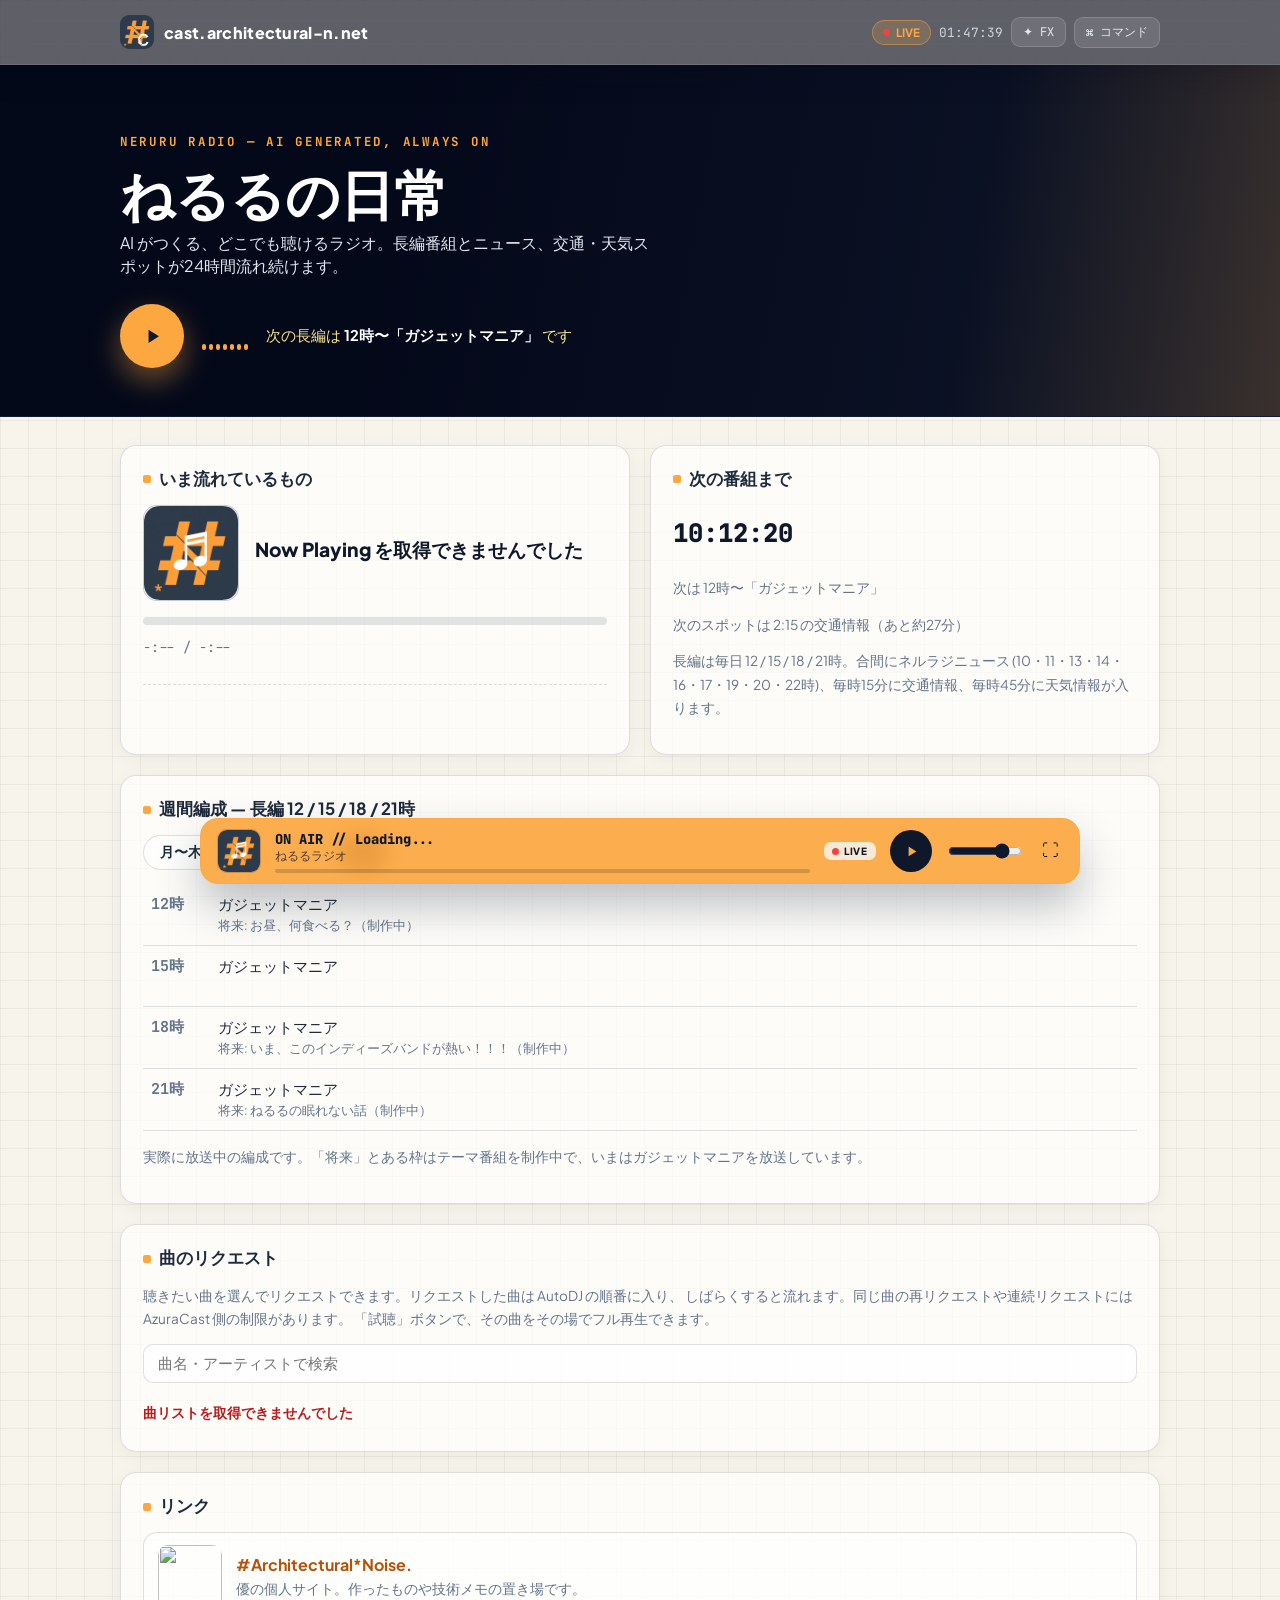
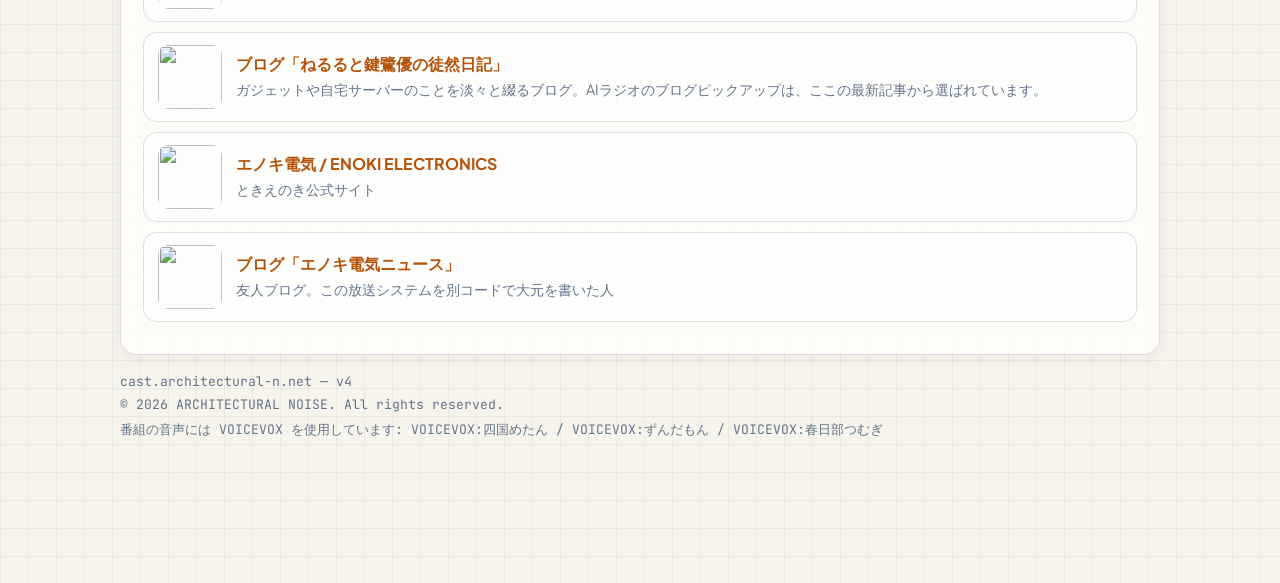
==== commit e086024e: "Now Playing取得を10秒間隔に短縮し、曲の終わり際は先回り取得" ====
--- a/html/index.html
+++ b/html/index.html
@@ -205,6 +205,6 @@
 <audio id="radio-audio" preload="none"
   src="https://cast.architectural-n.net/listen/nerurus_room_rest/radio.mp3"></audio>
 
-<script src="script/script.js?v=20261127c"></script>
+<script src="script/script.js?v=20261127d"></script>
 </body>
 </html>
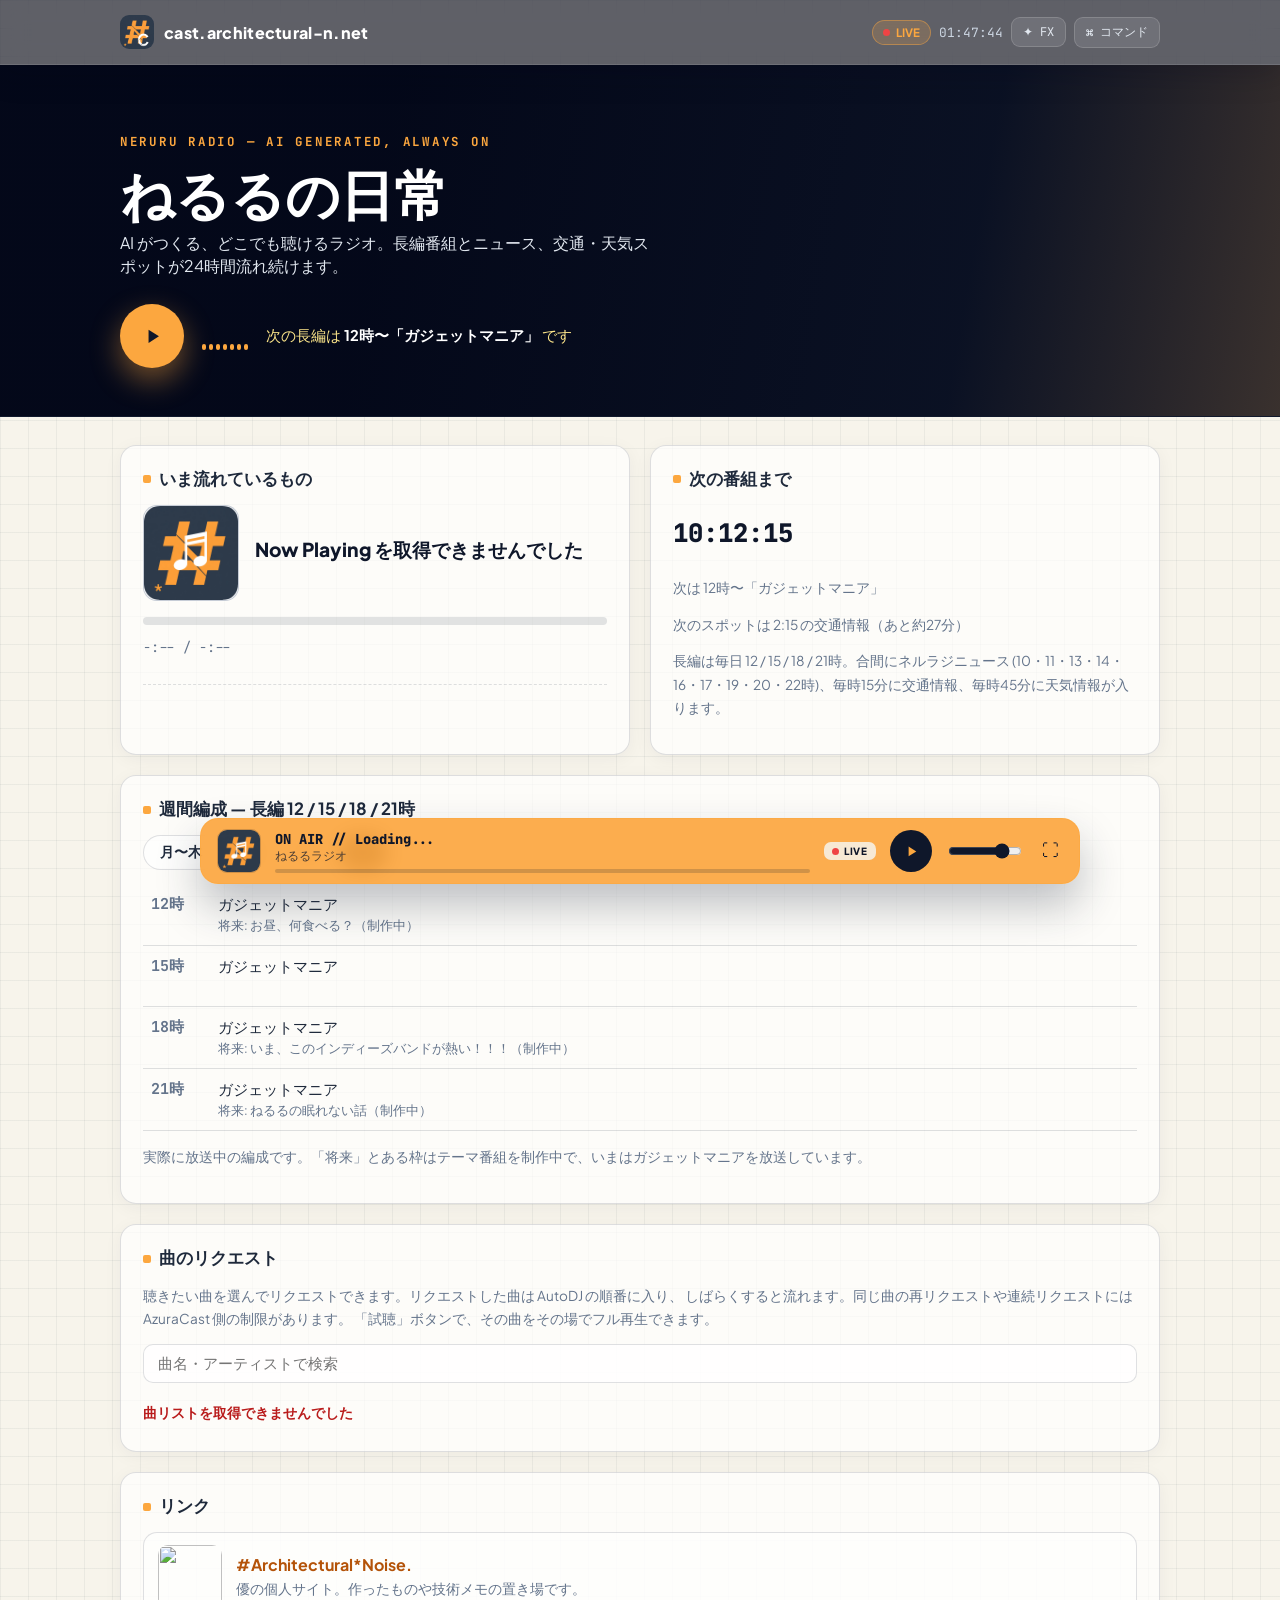
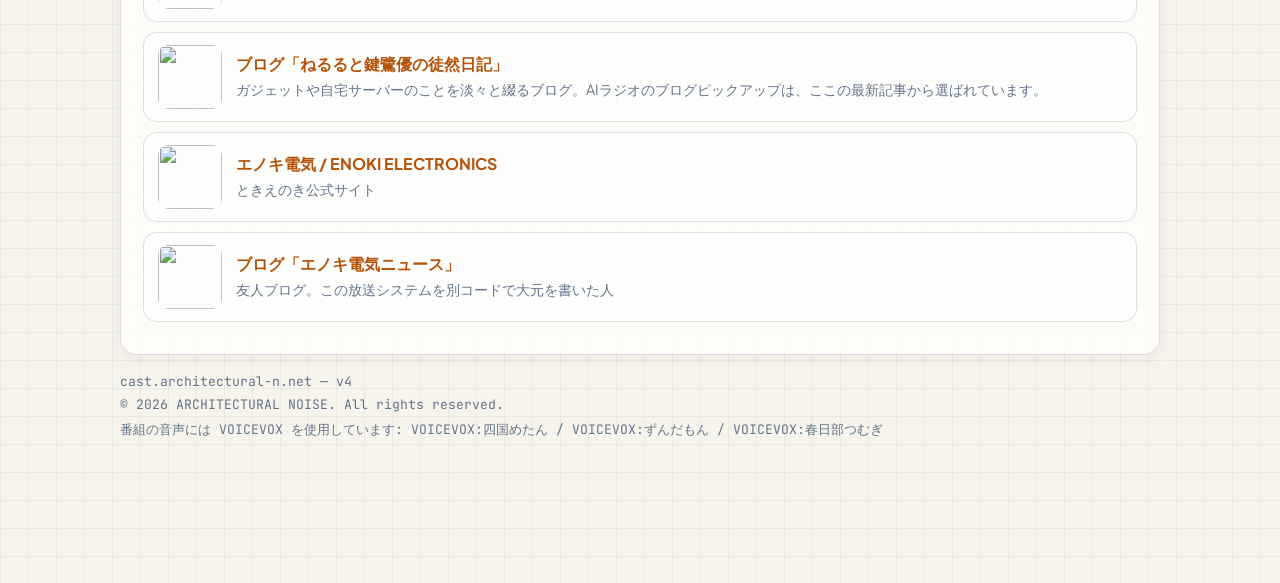
==== commit b6f5f646: "Now Playing取得でブラウザキャッシュを迂回 (APIのmax-age=15対策)" ====
--- a/html/index.html
+++ b/html/index.html
@@ -205,6 +205,6 @@
 <audio id="radio-audio" preload="none"
   src="https://cast.architectural-n.net/listen/nerurus_room_rest/radio.mp3"></audio>
 
-<script src="script/script.js?v=20261127d"></script>
+<script src="script/script.js?v=20261127e"></script>
 </body>
 </html>
